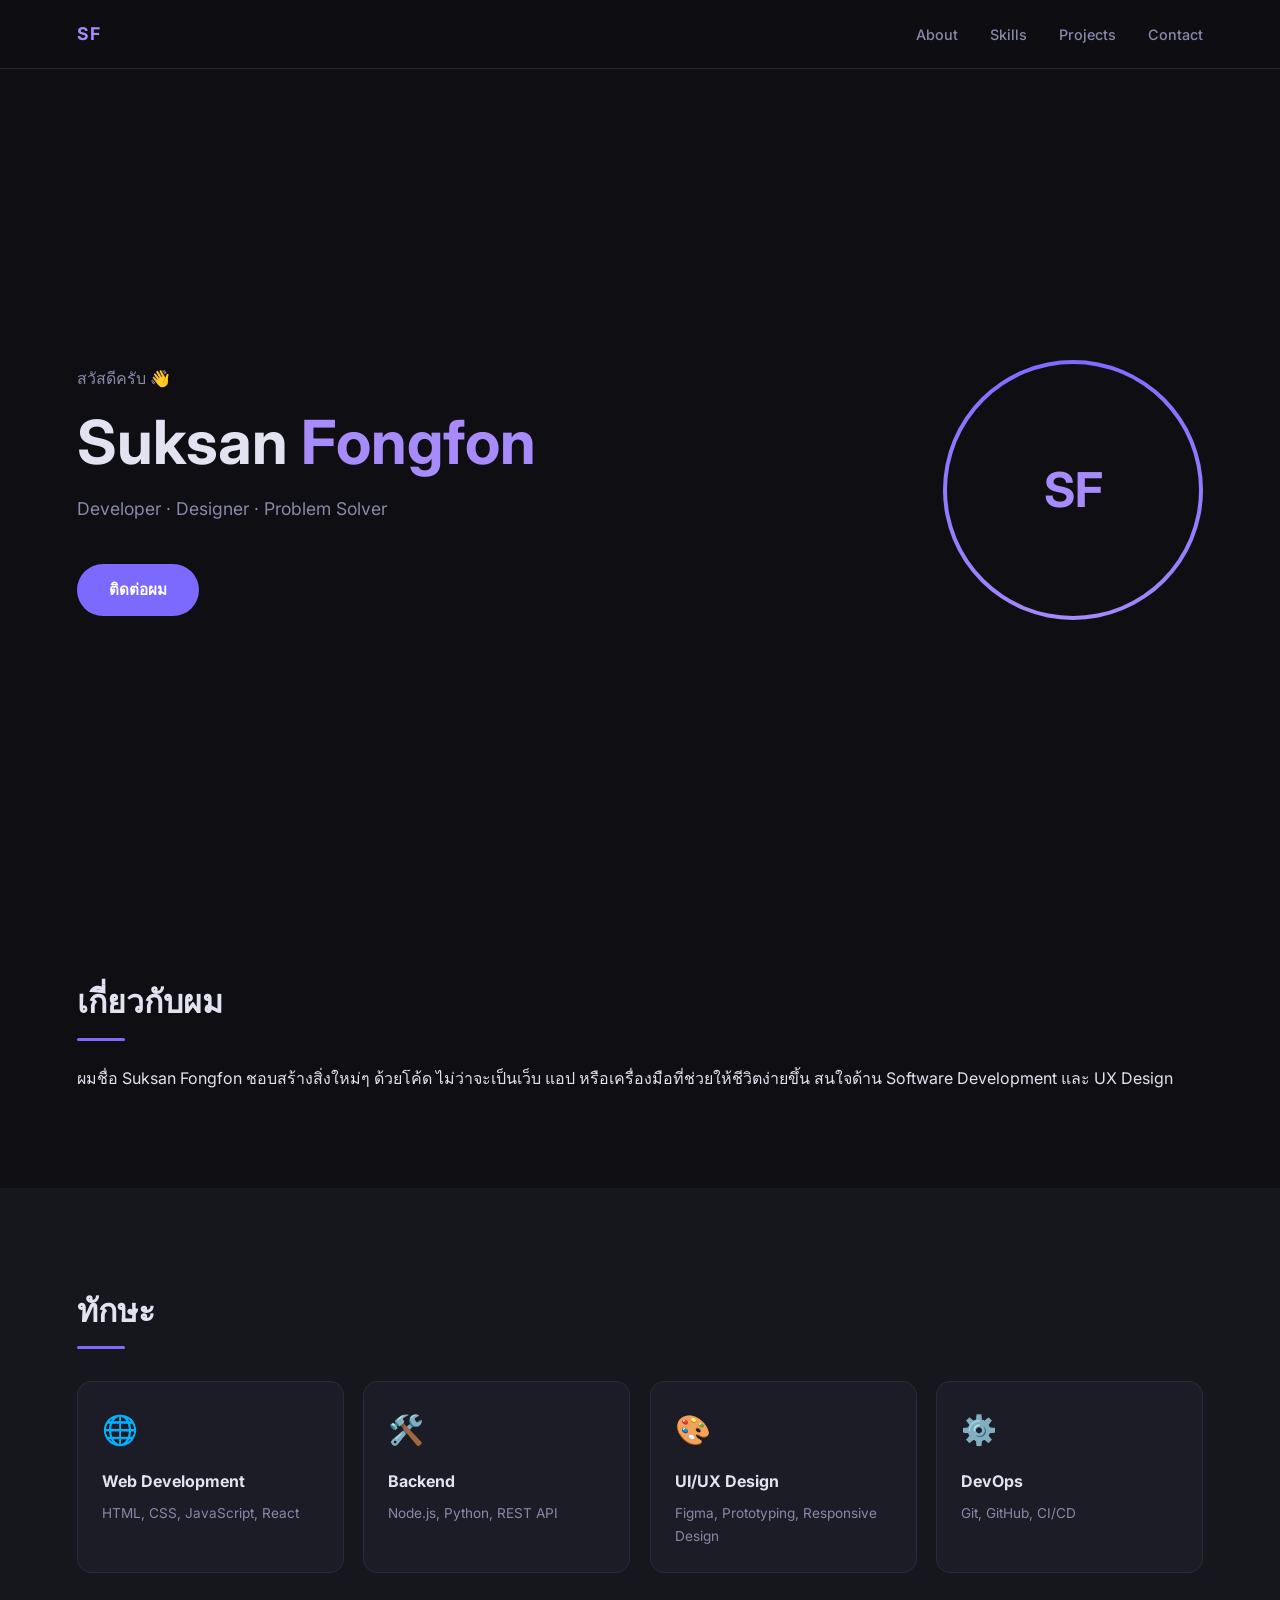
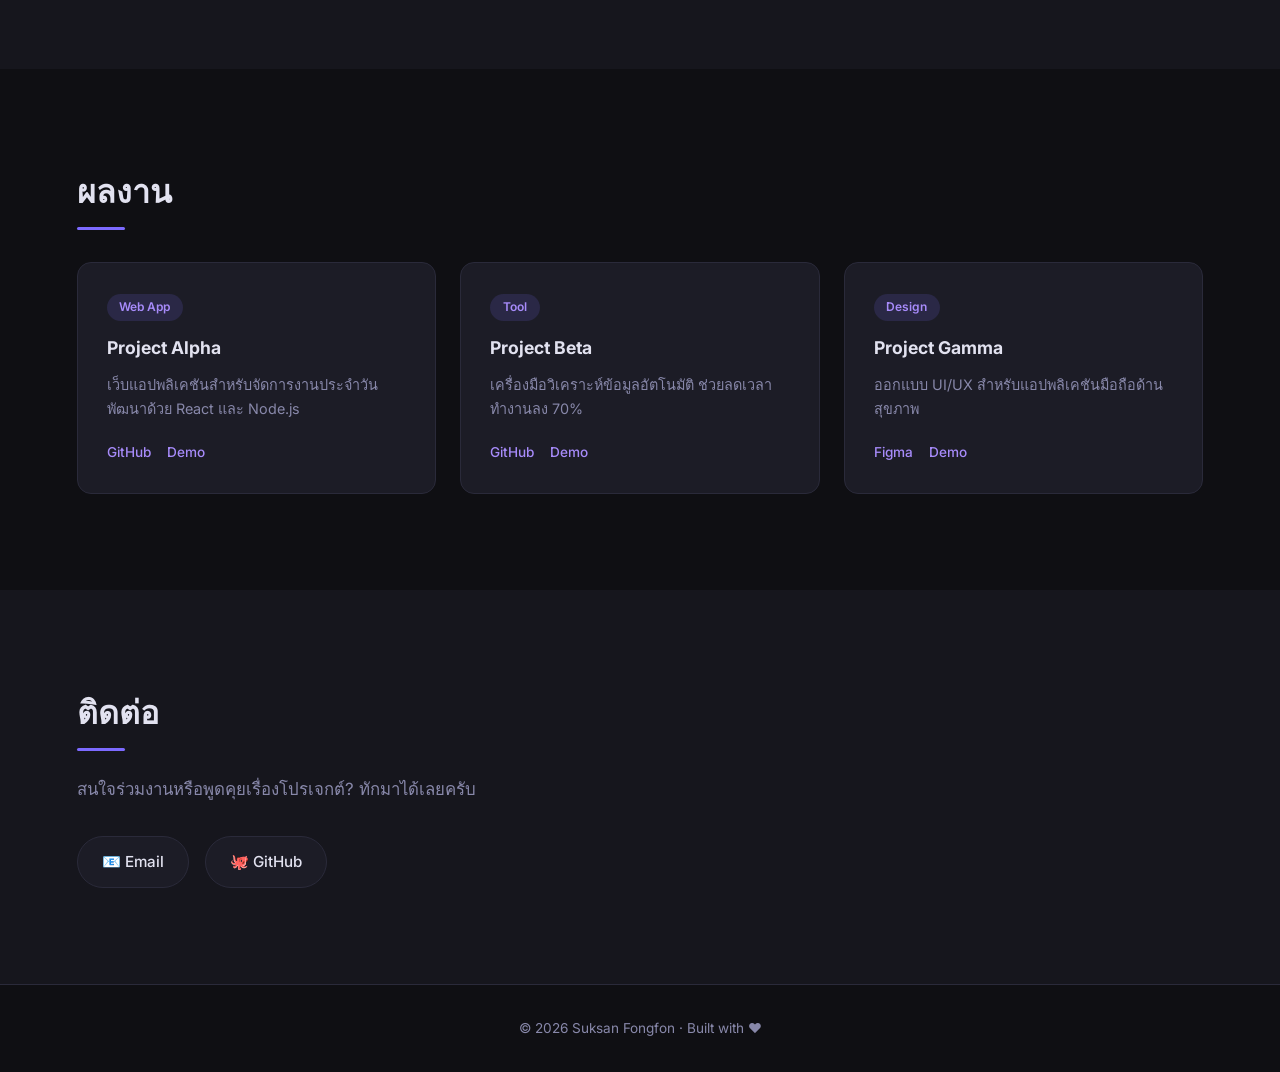
==== index.html @ 276a773e "Initial portfolio site" ====
<!DOCTYPE html>
<html lang="th">
<head>
  <meta charset="UTF-8" />
  <meta name="viewport" content="width=device-width, initial-scale=1.0" />
  <title>Suksan Fongfon — Portfolio</title>
  <link rel="preconnect" href="https://fonts.googleapis.com" />
  <link href="https://fonts.googleapis.com/css2?family=Inter:wght@400;500;600;700&display=swap" rel="stylesheet" />
  <link rel="stylesheet" href="style.css" />
</head>
<body>

  <!-- Nav -->
  <nav>
    <span class="logo">SF</span>
    <ul>
      <li><a href="#about">About</a></li>
      <li><a href="#skills">Skills</a></li>
      <li><a href="#projects">Projects</a></li>
      <li><a href="#contact">Contact</a></li>
    </ul>
  </nav>

  <!-- Hero -->
  <section class="hero">
    <div class="hero-content">
      <p class="greeting">สวัสดีครับ 👋</p>
      <h1>Suksan <span class="accent">Fongfon</span></h1>
      <p class="tagline">Developer · Designer · Problem Solver</p>
      <a href="#contact" class="btn">ติดต่อผม</a>
    </div>
    <div class="hero-art">
      <div class="avatar-ring">
        <div class="avatar">SF</div>
      </div>
    </div>
  </section>

  <!-- About -->
  <section id="about" class="section">
    <h2>เกี่ยวกับผม</h2>
    <p>ผมชื่อ Suksan Fongfon ชอบสร้างสิ่งใหม่ๆ ด้วยโค้ด ไม่ว่าจะเป็นเว็บ แอป หรือเครื่องมือที่ช่วยให้ชีวิตง่ายขึ้น สนใจด้าน Software Development และ UX Design</p>
  </section>

  <!-- Skills -->
  <section id="skills" class="section alt">
    <h2>ทักษะ</h2>
    <div class="skills-grid">
      <div class="skill-card">
        <span class="skill-icon">🌐</span>
        <h3>Web Development</h3>
        <p>HTML, CSS, JavaScript, React</p>
      </div>
      <div class="skill-card">
        <span class="skill-icon">🛠️</span>
        <h3>Backend</h3>
        <p>Node.js, Python, REST API</p>
      </div>
      <div class="skill-card">
        <span class="skill-icon">🎨</span>
        <h3>UI/UX Design</h3>
        <p>Figma, Prototyping, Responsive Design</p>
      </div>
      <div class="skill-card">
        <span class="skill-icon">⚙️</span>
        <h3>DevOps</h3>
        <p>Git, GitHub, CI/CD</p>
      </div>
    </div>
  </section>

  <!-- Projects -->
  <section id="projects" class="section">
    <h2>ผลงาน</h2>
    <div class="projects-grid">
      <div class="project-card">
        <div class="project-tag">Web App</div>
        <h3>Project Alpha</h3>
        <p>เว็บแอปพลิเคชันสำหรับจัดการงานประจำวัน พัฒนาด้วย React และ Node.js</p>
        <div class="project-links">
          <a href="#">GitHub</a>
          <a href="#">Demo</a>
        </div>
      </div>
      <div class="project-card">
        <div class="project-tag">Tool</div>
        <h3>Project Beta</h3>
        <p>เครื่องมือวิเคราะห์ข้อมูลอัตโนมัติ ช่วยลดเวลาทำงานลง 70%</p>
        <div class="project-links">
          <a href="#">GitHub</a>
          <a href="#">Demo</a>
        </div>
      </div>
      <div class="project-card">
        <div class="project-tag">Design</div>
        <h3>Project Gamma</h3>
        <p>ออกแบบ UI/UX สำหรับแอปพลิเคชันมือถือด้านสุขภาพ</p>
        <div class="project-links">
          <a href="#">Figma</a>
          <a href="#">Demo</a>
        </div>
      </div>
    </div>
  </section>

  <!-- Contact -->
  <section id="contact" class="section alt">
    <h2>ติดต่อ</h2>
    <p>สนใจร่วมงานหรือพูดคุยเรื่องโปรเจกต์? ทักมาได้เลยครับ</p>
    <div class="contact-links">
      <a href="mailto:suksan.cmu@gmail.com" class="contact-btn">📧 Email</a>
      <a href="https://github.com/suksanfongfon" class="contact-btn">🐙 GitHub</a>
    </div>
  </section>

  <footer>
    <p>© 2026 Suksan Fongfon · Built with ❤️</p>
  </footer>

</body>
</html>
---- style.css ----
*, *::before, *::after { box-sizing: border-box; margin: 0; padding: 0; }

:root {
  --bg: #0f0f13;
  --bg-alt: #16161d;
  --accent: #7c6aff;
  --accent2: #a78bfa;
  --text: #e2e2f0;
  --muted: #8888aa;
  --card: #1c1c26;
  --border: #2a2a3a;
  --radius: 14px;
}

html { scroll-behavior: smooth; }

body {
  font-family: 'Inter', sans-serif;
  background: var(--bg);
  color: var(--text);
  line-height: 1.7;
}

/* Nav */
nav {
  display: flex;
  align-items: center;
  justify-content: space-between;
  padding: 1.2rem 6%;
  position: sticky;
  top: 0;
  background: rgba(15,15,19,0.85);
  backdrop-filter: blur(12px);
  border-bottom: 1px solid var(--border);
  z-index: 100;
}

.logo {
  font-weight: 700;
  font-size: 1.1rem;
  color: var(--accent2);
  letter-spacing: 1px;
}

nav ul { display: flex; gap: 2rem; list-style: none; }
nav a { color: var(--muted); text-decoration: none; font-size: 0.9rem; font-weight: 500; transition: color 0.2s; }
nav a:hover { color: var(--text); }

/* Hero */
.hero {
  display: flex;
  align-items: center;
  justify-content: space-between;
  gap: 3rem;
  padding: 7rem 6% 5rem;
  min-height: 90vh;
}

.hero-content { max-width: 540px; }

.greeting {
  font-size: 1rem;
  color: var(--muted);
  margin-bottom: 1rem;
}

h1 {
  font-size: clamp(2.4rem, 5vw, 3.8rem);
  font-weight: 700;
  line-height: 1.15;
  margin-bottom: 1rem;
}

.accent { color: var(--accent2); }

.tagline {
  font-size: 1.1rem;
  color: var(--muted);
  margin-bottom: 2.5rem;
}

.btn {
  display: inline-block;
  background: var(--accent);
  color: #fff;
  padding: 0.8rem 2rem;
  border-radius: 50px;
  text-decoration: none;
  font-weight: 600;
  font-size: 0.95rem;
  transition: opacity 0.2s, transform 0.2s;
}

.btn:hover { opacity: 0.85; transform: translateY(-2px); }

/* Avatar */
.avatar-ring {
  width: 260px;
  height: 260px;
  border-radius: 50%;
  background: conic-gradient(var(--accent), var(--accent2), var(--accent));
  padding: 4px;
  animation: spin 6s linear infinite;
  flex-shrink: 0;
}

.avatar {
  width: 100%;
  height: 100%;
  border-radius: 50%;
  background: var(--bg);
  display: flex;
  align-items: center;
  justify-content: center;
  font-size: 3rem;
  font-weight: 700;
  color: var(--accent2);
}

@keyframes spin { to { transform: rotate(360deg); } }

/* Sections */
.section { padding: 6rem 6%; }
.section.alt { background: var(--bg-alt); }

h2 {
  font-size: 2rem;
  font-weight: 700;
  margin-bottom: 1.5rem;
}

h2::after {
  content: '';
  display: block;
  width: 48px;
  height: 3px;
  background: var(--accent);
  border-radius: 2px;
  margin-top: 0.5rem;
}

/* Skills */
.skills-grid {
  display: grid;
  grid-template-columns: repeat(auto-fit, minmax(200px, 1fr));
  gap: 1.2rem;
  margin-top: 2rem;
}

.skill-card {
  background: var(--card);
  border: 1px solid var(--border);
  border-radius: var(--radius);
  padding: 1.5rem;
  transition: transform 0.2s, border-color 0.2s;
}

.skill-card:hover { transform: translateY(-4px); border-color: var(--accent); }

.skill-icon { font-size: 1.8rem; display: block; margin-bottom: 0.8rem; }

.skill-card h3 { font-size: 1rem; margin-bottom: 0.4rem; }
.skill-card p { font-size: 0.85rem; color: var(--muted); }

/* Projects */
.projects-grid {
  display: grid;
  grid-template-columns: repeat(auto-fit, minmax(260px, 1fr));
  gap: 1.5rem;
  margin-top: 2rem;
}

.project-card {
  background: var(--card);
  border: 1px solid var(--border);
  border-radius: var(--radius);
  padding: 1.8rem;
  transition: transform 0.2s, border-color 0.2s;
}

.project-card:hover { transform: translateY(-4px); border-color: var(--accent2); }

.project-tag {
  display: inline-block;
  font-size: 0.75rem;
  background: rgba(124,106,255,0.15);
  color: var(--accent2);
  border-radius: 50px;
  padding: 0.2rem 0.8rem;
  margin-bottom: 0.8rem;
  font-weight: 600;
}

.project-card h3 { font-size: 1.1rem; margin-bottom: 0.6rem; }
.project-card p { font-size: 0.9rem; color: var(--muted); margin-bottom: 1.2rem; }

.project-links { display: flex; gap: 1rem; }
.project-links a {
  font-size: 0.85rem;
  color: var(--accent2);
  text-decoration: none;
  font-weight: 500;
}
.project-links a:hover { text-decoration: underline; }

/* Contact */
#contact p { color: var(--muted); margin-bottom: 2rem; font-size: 1.05rem; }

.contact-links { display: flex; gap: 1rem; flex-wrap: wrap; }

.contact-btn {
  display: inline-block;
  background: var(--card);
  border: 1px solid var(--border);
  color: var(--text);
  padding: 0.75rem 1.5rem;
  border-radius: 50px;
  text-decoration: none;
  font-weight: 500;
  font-size: 0.95rem;
  transition: border-color 0.2s, transform 0.2s;
}

.contact-btn:hover { border-color: var(--accent2); transform: translateY(-2px); }

/* Footer */
footer {
  text-align: center;
  padding: 2rem;
  font-size: 0.85rem;
  color: var(--muted);
  border-top: 1px solid var(--border);
}

/* Responsive */
@media (max-width: 768px) {
  .hero { flex-direction: column; padding-top: 5rem; text-align: center; min-height: auto; }
  .avatar-ring { width: 180px; height: 180px; }
  nav ul { gap: 1.2rem; }
}
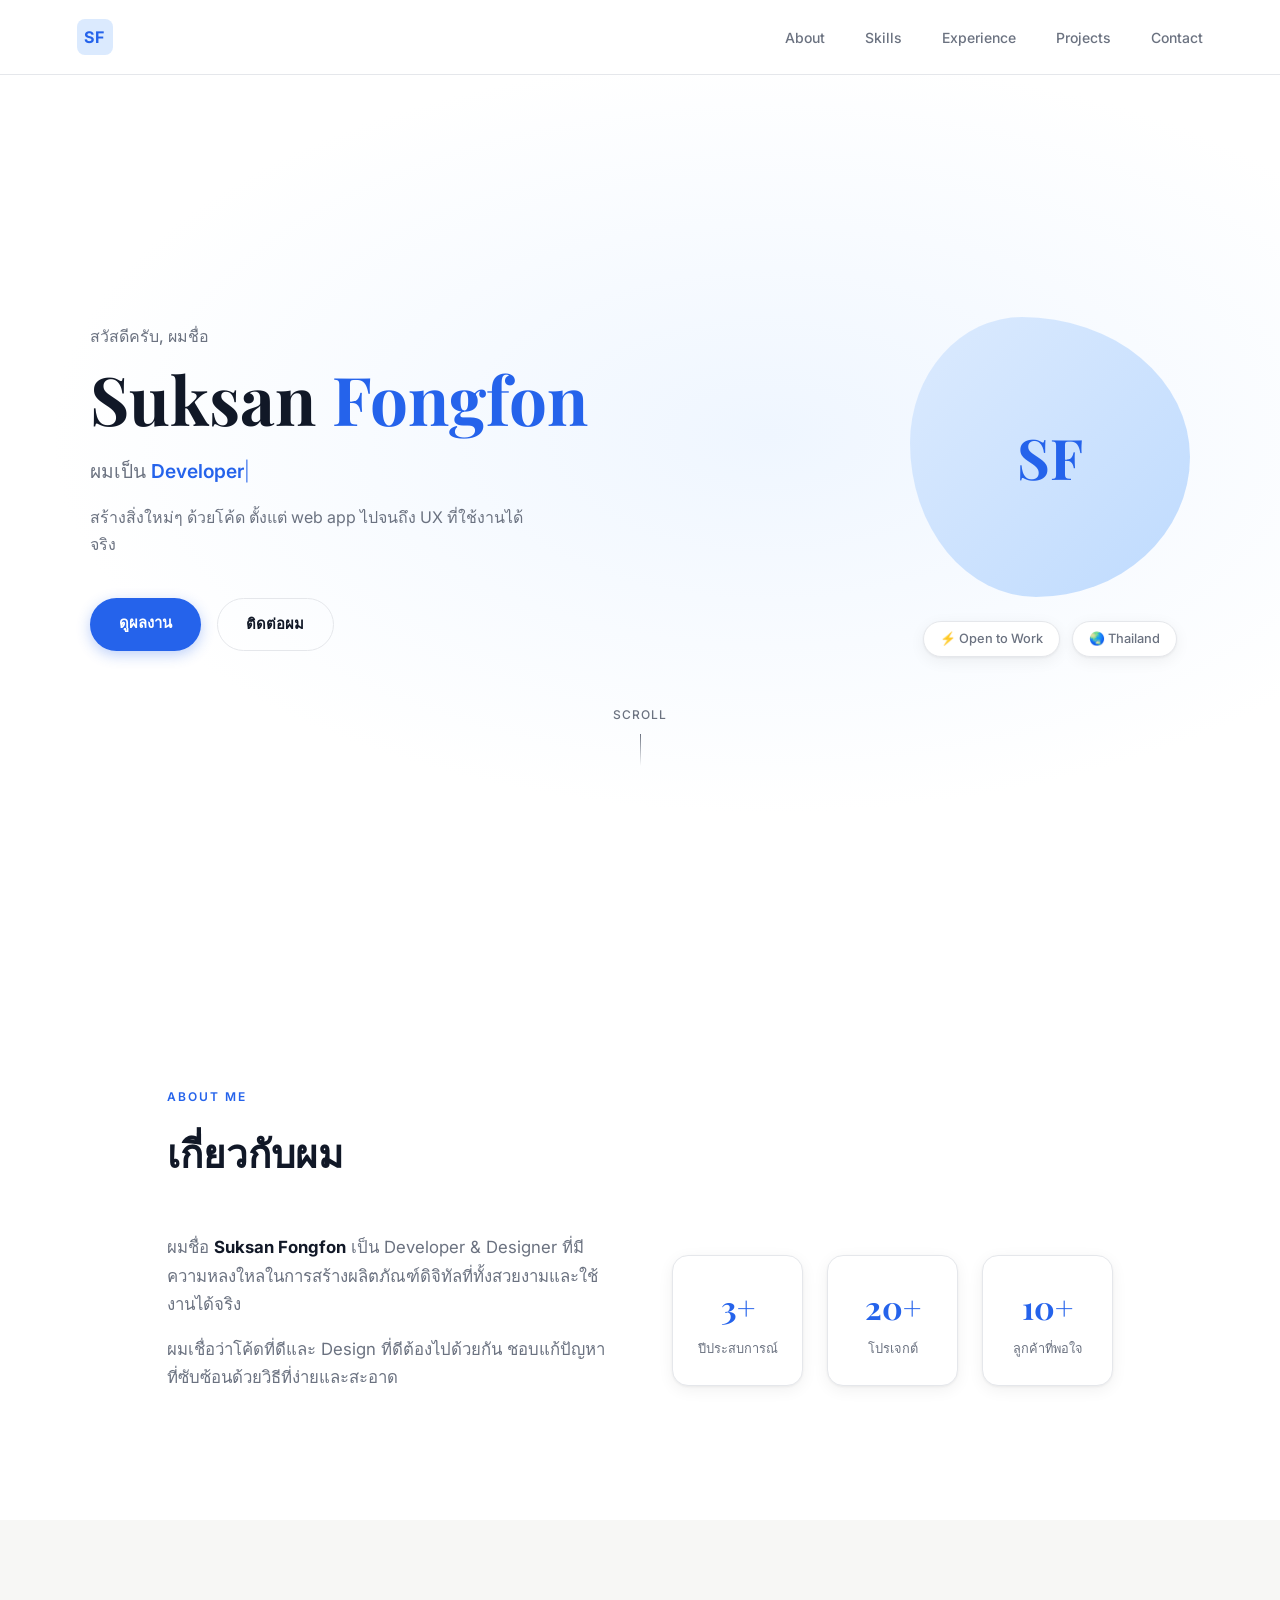
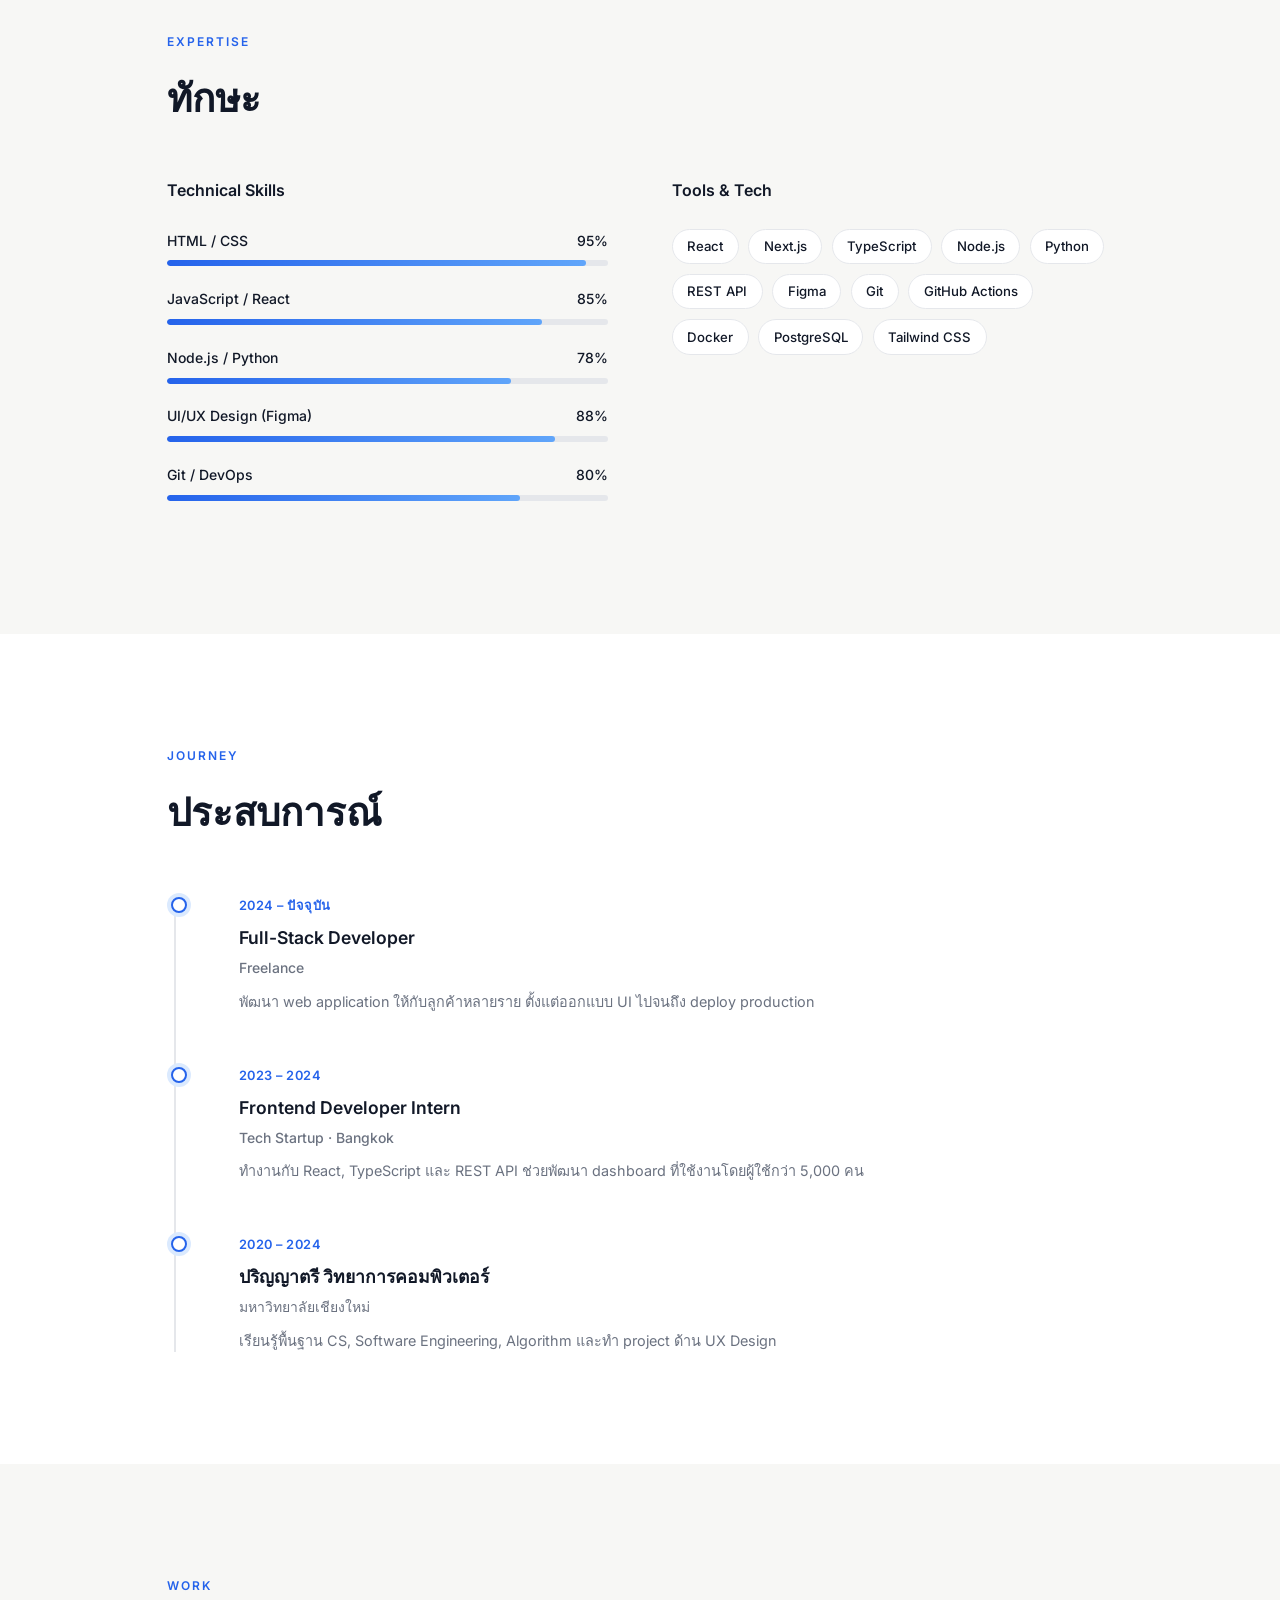
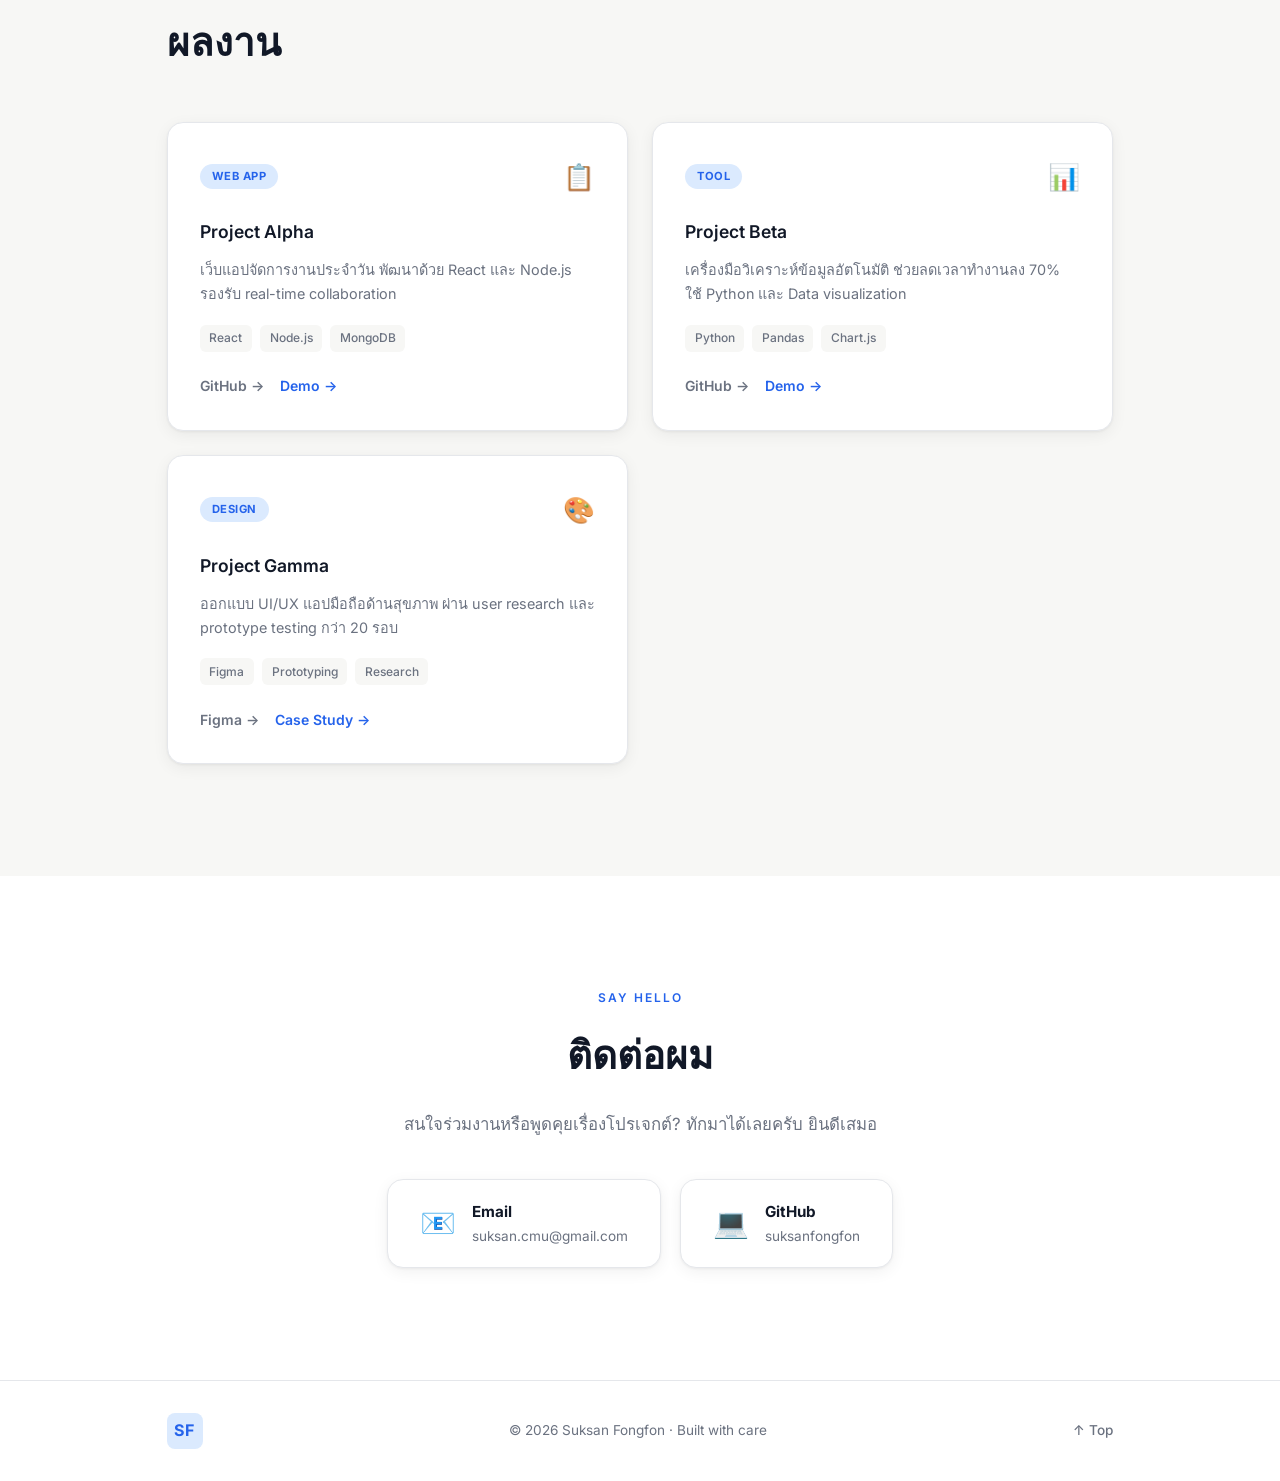
==== commit 1f4683f4: "Redesign portfolio as Minimal Light landing page - New clean light theme with blue accent and Playfa" ====
--- a/index.html
+++ b/index.html
@@ -5,117 +5,261 @@
   <meta name="viewport" content="width=device-width, initial-scale=1.0" />
   <title>Suksan Fongfon — Portfolio</title>
   <link rel="preconnect" href="https://fonts.googleapis.com" />
-  <link href="https://fonts.googleapis.com/css2?family=Inter:wght@400;500;600;700&display=swap" rel="stylesheet" />
+  <link href="https://fonts.googleapis.com/css2?family=Inter:wght@300;400;500;600;700&family=Playfair+Display:wght@700&display=swap" rel="stylesheet" />
   <link rel="stylesheet" href="style.css" />
 </head>
 <body>
 
   <!-- Nav -->
-  <nav>
+  <nav id="navbar">
     <span class="logo">SF</span>
     <ul>
       <li><a href="#about">About</a></li>
       <li><a href="#skills">Skills</a></li>
+      <li><a href="#experience">Experience</a></li>
       <li><a href="#projects">Projects</a></li>
       <li><a href="#contact">Contact</a></li>
     </ul>
+    <button class="menu-toggle" id="menuToggle" aria-label="Toggle menu">
+      <span></span><span></span><span></span>
+    </button>
   </nav>
 
   <!-- Hero -->
   <section class="hero">
-    <div class="hero-content">
-      <p class="greeting">สวัสดีครับ 👋</p>
-      <h1>Suksan <span class="accent">Fongfon</span></h1>
-      <p class="tagline">Developer · Designer · Problem Solver</p>
-      <a href="#contact" class="btn">ติดต่อผม</a>
-    </div>
-    <div class="hero-art">
-      <div class="avatar-ring">
-        <div class="avatar">SF</div>
-      </div>
-    </div>
+    <div class="hero-inner">
+      <div class="hero-content fade-in">
+        <p class="greeting">สวัสดีครับ, ผมชื่อ</p>
+        <h1 class="hero-name">Suksan <span class="accent">Fongfon</span></h1>
+        <p class="tagline">
+          ผมเป็น <span class="typed-text" id="typedText"></span><span class="cursor">|</span>
+        </p>
+        <p class="hero-desc">สร้างสิ่งใหม่ๆ ด้วยโค้ด ตั้งแต่ web app ไปจนถึง UX ที่ใช้งานได้จริง</p>
+        <div class="hero-actions">
+          <a href="#projects" class="btn btn-primary">ดูผลงาน</a>
+          <a href="#contact" class="btn btn-secondary">ติดต่อผม</a>
+        </div>
+      </div>
+      <div class="hero-visual fade-in delay-2">
+        <div class="avatar-wrap">
+          <div class="avatar-bg"></div>
+          <div class="avatar">SF</div>
+        </div>
+        <div class="hero-badges">
+          <div class="badge">⚡ Open to Work</div>
+          <div class="badge">🌏 Thailand</div>
+        </div>
+      </div>
+    </div>
+    <a href="#about" class="scroll-hint">
+      <span>Scroll</span>
+      <div class="scroll-arrow"></div>
+    </a>
   </section>
 
   <!-- About -->
   <section id="about" class="section">
-    <h2>เกี่ยวกับผม</h2>
-    <p>ผมชื่อ Suksan Fongfon ชอบสร้างสิ่งใหม่ๆ ด้วยโค้ด ไม่ว่าจะเป็นเว็บ แอป หรือเครื่องมือที่ช่วยให้ชีวิตง่ายขึ้น สนใจด้าน Software Development และ UX Design</p>
+    <div class="container">
+      <div class="section-label reveal">About Me</div>
+      <h2 class="reveal">เกี่ยวกับผม</h2>
+      <div class="about-grid">
+        <div class="about-text reveal">
+          <p>ผมชื่อ <strong>Suksan Fongfon</strong> เป็น Developer & Designer ที่มีความหลงใหลในการสร้างผลิตภัณฑ์ดิจิทัลที่ทั้งสวยงามและใช้งานได้จริง</p>
+          <p>ผมเชื่อว่าโค้ดที่ดีและ Design ที่ดีต้องไปด้วยกัน ชอบแก้ปัญหาที่ซับซ้อนด้วยวิธีที่ง่ายและสะอาด</p>
+        </div>
+        <div class="about-stats reveal delay-1">
+          <div class="stat">
+            <span class="stat-num">3+</span>
+            <span class="stat-label">ปีประสบการณ์</span>
+          </div>
+          <div class="stat">
+            <span class="stat-num">20+</span>
+            <span class="stat-label">โปรเจกต์</span>
+          </div>
+          <div class="stat">
+            <span class="stat-num">10+</span>
+            <span class="stat-label">ลูกค้าที่พอใจ</span>
+          </div>
+        </div>
+      </div>
+    </div>
   </section>
 
   <!-- Skills -->
   <section id="skills" class="section alt">
-    <h2>ทักษะ</h2>
-    <div class="skills-grid">
-      <div class="skill-card">
-        <span class="skill-icon">🌐</span>
-        <h3>Web Development</h3>
-        <p>HTML, CSS, JavaScript, React</p>
-      </div>
-      <div class="skill-card">
-        <span class="skill-icon">🛠️</span>
-        <h3>Backend</h3>
-        <p>Node.js, Python, REST API</p>
-      </div>
-      <div class="skill-card">
-        <span class="skill-icon">🎨</span>
-        <h3>UI/UX Design</h3>
-        <p>Figma, Prototyping, Responsive Design</p>
-      </div>
-      <div class="skill-card">
-        <span class="skill-icon">⚙️</span>
-        <h3>DevOps</h3>
-        <p>Git, GitHub, CI/CD</p>
+    <div class="container">
+      <div class="section-label reveal">Expertise</div>
+      <h2 class="reveal">ทักษะ</h2>
+      <div class="skills-layout">
+        <div class="skills-bars reveal">
+          <h3>Technical Skills</h3>
+          <div class="skill-bar-item">
+            <div class="skill-bar-header"><span>HTML / CSS</span><span>95%</span></div>
+            <div class="bar-track"><div class="bar-fill" data-width="95"></div></div>
+          </div>
+          <div class="skill-bar-item">
+            <div class="skill-bar-header"><span>JavaScript / React</span><span>85%</span></div>
+            <div class="bar-track"><div class="bar-fill" data-width="85"></div></div>
+          </div>
+          <div class="skill-bar-item">
+            <div class="skill-bar-header"><span>Node.js / Python</span><span>78%</span></div>
+            <div class="bar-track"><div class="bar-fill" data-width="78"></div></div>
+          </div>
+          <div class="skill-bar-item">
+            <div class="skill-bar-header"><span>UI/UX Design (Figma)</span><span>88%</span></div>
+            <div class="bar-track"><div class="bar-fill" data-width="88"></div></div>
+          </div>
+          <div class="skill-bar-item">
+            <div class="skill-bar-header"><span>Git / DevOps</span><span>80%</span></div>
+            <div class="bar-track"><div class="bar-fill" data-width="80"></div></div>
+          </div>
+        </div>
+        <div class="skills-tags reveal delay-1">
+          <h3>Tools & Tech</h3>
+          <div class="tag-cloud">
+            <span class="tag">React</span>
+            <span class="tag">Next.js</span>
+            <span class="tag">TypeScript</span>
+            <span class="tag">Node.js</span>
+            <span class="tag">Python</span>
+            <span class="tag">REST API</span>
+            <span class="tag">Figma</span>
+            <span class="tag">Git</span>
+            <span class="tag">GitHub Actions</span>
+            <span class="tag">Docker</span>
+            <span class="tag">PostgreSQL</span>
+            <span class="tag">Tailwind CSS</span>
+          </div>
+        </div>
+      </div>
+    </div>
+  </section>
+
+  <!-- Experience / Timeline -->
+  <section id="experience" class="section">
+    <div class="container">
+      <div class="section-label reveal">Journey</div>
+      <h2 class="reveal">ประสบการณ์</h2>
+      <div class="timeline">
+        <div class="timeline-item reveal">
+          <div class="timeline-dot"></div>
+          <div class="timeline-content">
+            <span class="timeline-date">2024 – ปัจจุบัน</span>
+            <h3>Full-Stack Developer</h3>
+            <p class="timeline-company">Freelance</p>
+            <p>พัฒนา web application ให้กับลูกค้าหลายราย ตั้งแต่ออกแบบ UI ไปจนถึง deploy production</p>
+          </div>
+        </div>
+        <div class="timeline-item reveal delay-1">
+          <div class="timeline-dot"></div>
+          <div class="timeline-content">
+            <span class="timeline-date">2023 – 2024</span>
+            <h3>Frontend Developer Intern</h3>
+            <p class="timeline-company">Tech Startup · Bangkok</p>
+            <p>ทำงานกับ React, TypeScript และ REST API ช่วยพัฒนา dashboard ที่ใช้งานโดยผู้ใช้กว่า 5,000 คน</p>
+          </div>
+        </div>
+        <div class="timeline-item reveal delay-2">
+          <div class="timeline-dot"></div>
+          <div class="timeline-content">
+            <span class="timeline-date">2020 – 2024</span>
+            <h3>ปริญญาตรี วิทยาการคอมพิวเตอร์</h3>
+            <p class="timeline-company">มหาวิทยาลัยเชียงใหม่</p>
+            <p>เรียนรู้พื้นฐาน CS, Software Engineering, Algorithm และทำ project ด้าน UX Design</p>
+          </div>
+        </div>
       </div>
     </div>
   </section>
 
   <!-- Projects -->
-  <section id="projects" class="section">
-    <h2>ผลงาน</h2>
-    <div class="projects-grid">
-      <div class="project-card">
-        <div class="project-tag">Web App</div>
-        <h3>Project Alpha</h3>
-        <p>เว็บแอปพลิเคชันสำหรับจัดการงานประจำวัน พัฒนาด้วย React และ Node.js</p>
-        <div class="project-links">
-          <a href="#">GitHub</a>
-          <a href="#">Demo</a>
-        </div>
-      </div>
-      <div class="project-card">
-        <div class="project-tag">Tool</div>
-        <h3>Project Beta</h3>
-        <p>เครื่องมือวิเคราะห์ข้อมูลอัตโนมัติ ช่วยลดเวลาทำงานลง 70%</p>
-        <div class="project-links">
-          <a href="#">GitHub</a>
-          <a href="#">Demo</a>
-        </div>
-      </div>
-      <div class="project-card">
-        <div class="project-tag">Design</div>
-        <h3>Project Gamma</h3>
-        <p>ออกแบบ UI/UX สำหรับแอปพลิเคชันมือถือด้านสุขภาพ</p>
-        <div class="project-links">
-          <a href="#">Figma</a>
-          <a href="#">Demo</a>
+  <section id="projects" class="section alt">
+    <div class="container">
+      <div class="section-label reveal">Work</div>
+      <h2 class="reveal">ผลงาน</h2>
+      <div class="projects-grid">
+        <div class="project-card reveal">
+          <div class="project-header">
+            <span class="project-tag">Web App</span>
+            <div class="project-icon">📋</div>
+          </div>
+          <h3>Project Alpha</h3>
+          <p>เว็บแอปจัดการงานประจำวัน พัฒนาด้วย React และ Node.js รองรับ real-time collaboration</p>
+          <div class="project-stack">
+            <span>React</span><span>Node.js</span><span>MongoDB</span>
+          </div>
+          <div class="project-links">
+            <a href="#" class="link-btn">GitHub →</a>
+            <a href="#" class="link-btn accent">Demo →</a>
+          </div>
+        </div>
+        <div class="project-card reveal delay-1">
+          <div class="project-header">
+            <span class="project-tag">Tool</span>
+            <div class="project-icon">📊</div>
+          </div>
+          <h3>Project Beta</h3>
+          <p>เครื่องมือวิเคราะห์ข้อมูลอัตโนมัติ ช่วยลดเวลาทำงานลง 70% ใช้ Python และ Data visualization</p>
+          <div class="project-stack">
+            <span>Python</span><span>Pandas</span><span>Chart.js</span>
+          </div>
+          <div class="project-links">
+            <a href="#" class="link-btn">GitHub →</a>
+            <a href="#" class="link-btn accent">Demo →</a>
+          </div>
+        </div>
+        <div class="project-card reveal delay-2">
+          <div class="project-header">
+            <span class="project-tag">Design</span>
+            <div class="project-icon">🎨</div>
+          </div>
+          <h3>Project Gamma</h3>
+          <p>ออกแบบ UI/UX แอปมือถือด้านสุขภาพ ผ่าน user research และ prototype testing กว่า 20 รอบ</p>
+          <div class="project-stack">
+            <span>Figma</span><span>Prototyping</span><span>Research</span>
+          </div>
+          <div class="project-links">
+            <a href="#" class="link-btn">Figma →</a>
+            <a href="#" class="link-btn accent">Case Study →</a>
+          </div>
         </div>
       </div>
     </div>
   </section>
 
   <!-- Contact -->
-  <section id="contact" class="section alt">
-    <h2>ติดต่อ</h2>
-    <p>สนใจร่วมงานหรือพูดคุยเรื่องโปรเจกต์? ทักมาได้เลยครับ</p>
-    <div class="contact-links">
-      <a href="mailto:suksan.cmu@gmail.com" class="contact-btn">📧 Email</a>
-      <a href="https://github.com/suksanfongfon" class="contact-btn">🐙 GitHub</a>
+  <section id="contact" class="section">
+    <div class="container contact-wrap">
+      <div class="section-label reveal">Say Hello</div>
+      <h2 class="reveal">ติดต่อผม</h2>
+      <p class="contact-sub reveal">สนใจร่วมงานหรือพูดคุยเรื่องโปรเจกต์? ทักมาได้เลยครับ ยินดีเสมอ</p>
+      <div class="contact-links reveal">
+        <a href="mailto:suksan.cmu@gmail.com" class="contact-card">
+          <span class="contact-icon">📧</span>
+          <div>
+            <strong>Email</strong>
+            <p>suksan.cmu@gmail.com</p>
+          </div>
+        </a>
+        <a href="https://github.com/suksanfongfon" class="contact-card">
+          <span class="contact-icon">💻</span>
+          <div>
+            <strong>GitHub</strong>
+            <p>suksanfongfon</p>
+          </div>
+        </a>
+      </div>
     </div>
   </section>
 
   <footer>
-    <p>© 2026 Suksan Fongfon · Built with ❤️</p>
+    <div class="container footer-inner">
+      <span class="logo">SF</span>
+      <p>© 2026 Suksan Fongfon · Built with care</p>
+      <a href="#" class="back-top">↑ Top</a>
+    </div>
   </footer>
 
+  <script src="main.js"></script>
 </body>
 </html>
--- a/style.css
+++ b/style.css
@@ -1,15 +1,17 @@
 *, *::before, *::after { box-sizing: border-box; margin: 0; padding: 0; }
 
 :root {
-  --bg: #0f0f13;
-  --bg-alt: #16161d;
-  --accent: #7c6aff;
-  --accent2: #a78bfa;
-  --text: #e2e2f0;
-  --muted: #8888aa;
-  --card: #1c1c26;
-  --border: #2a2a3a;
-  --radius: 14px;
+  --bg: #ffffff;
+  --bg-alt: #f7f7f5;
+  --accent: #2563eb;
+  --accent-light: #dbeafe;
+  --text: #111827;
+  --muted: #6b7280;
+  --border: #e5e7eb;
+  --card: #ffffff;
+  --radius: 16px;
+  --shadow: 0 1px 3px rgba(0,0,0,0.06), 0 4px 16px rgba(0,0,0,0.06);
+  --shadow-hover: 0 4px 6px rgba(0,0,0,0.07), 0 10px 40px rgba(0,0,0,0.1);
 }
 
 html { scroll-behavior: smooth; }
@@ -19,9 +21,17 @@
   background: var(--bg);
   color: var(--text);
   line-height: 1.7;
-}
-
-/* Nav */
+  -webkit-font-smoothing: antialiased;
+}
+
+/* ── Container ── */
+.container {
+  max-width: 1100px;
+  margin: 0 auto;
+  padding: 0 6%;
+}
+
+/* ── Nav ── */
 nav {
   display: flex;
   align-items: center;
@@ -29,212 +39,545 @@
   padding: 1.2rem 6%;
   position: sticky;
   top: 0;
-  background: rgba(15,15,19,0.85);
+  background: rgba(255,255,255,0.9);
   backdrop-filter: blur(12px);
   border-bottom: 1px solid var(--border);
   z-index: 100;
-}
+  transition: box-shadow 0.3s;
+}
+
+nav.scrolled { box-shadow: var(--shadow); }
 
 .logo {
   font-weight: 700;
-  font-size: 1.1rem;
-  color: var(--accent2);
+  font-size: 1rem;
+  color: var(--accent);
   letter-spacing: 1px;
-}
-
-nav ul { display: flex; gap: 2rem; list-style: none; }
-nav a { color: var(--muted); text-decoration: none; font-size: 0.9rem; font-weight: 500; transition: color 0.2s; }
+  background: var(--accent-light);
+  width: 36px;
+  height: 36px;
+  border-radius: 8px;
+  display: flex;
+  align-items: center;
+  justify-content: center;
+}
+
+nav ul { display: flex; gap: 2.5rem; list-style: none; }
+nav a { color: var(--muted); text-decoration: none; font-size: 0.875rem; font-weight: 500; transition: color 0.2s; }
 nav a:hover { color: var(--text); }
 
-/* Hero */
+.menu-toggle { display: none; flex-direction: column; gap: 5px; background: none; border: none; cursor: pointer; padding: 4px; }
+.menu-toggle span { width: 22px; height: 2px; background: var(--text); border-radius: 2px; display: block; transition: 0.3s; }
+
+/* ── Hero ── */
 .hero {
+  min-height: 100vh;
+  display: flex;
+  flex-direction: column;
+  justify-content: center;
+  padding: 6rem 6% 4rem;
+  position: relative;
+  background: radial-gradient(ellipse 80% 60% at 60% 40%, #eff6ff 0%, transparent 70%);
+}
+
+.hero-inner {
+  max-width: 1100px;
+  margin: 0 auto;
+  width: 100%;
   display: flex;
   align-items: center;
   justify-content: space-between;
-  gap: 3rem;
-  padding: 7rem 6% 5rem;
-  min-height: 90vh;
-}
-
-.hero-content { max-width: 540px; }
+  gap: 4rem;
+}
+
+.hero-content { max-width: 560px; }
 
 .greeting {
   font-size: 1rem;
   color: var(--muted);
+  margin-bottom: 0.75rem;
+  font-weight: 500;
+}
+
+.hero-name {
+  font-family: 'Playfair Display', serif;
+  font-size: clamp(2.8rem, 5.5vw, 4.2rem);
+  font-weight: 700;
+  line-height: 1.1;
+  margin-bottom: 1.2rem;
+  color: var(--text);
+}
+
+.accent { color: var(--accent); }
+
+.tagline {
+  font-size: 1.2rem;
+  color: var(--muted);
   margin-bottom: 1rem;
-}
-
-h1 {
-  font-size: clamp(2.4rem, 5vw, 3.8rem);
-  font-weight: 700;
-  line-height: 1.15;
-  margin-bottom: 1rem;
-}
-
-.accent { color: var(--accent2); }
-
-.tagline {
-  font-size: 1.1rem;
+  min-height: 1.8rem;
+  font-weight: 400;
+}
+
+.typed-text { color: var(--accent); font-weight: 600; }
+.cursor {
+  display: inline-block;
+  color: var(--accent);
+  animation: blink 1s step-end infinite;
+  font-weight: 300;
+}
+@keyframes blink { 0%,100% { opacity: 1; } 50% { opacity: 0; } }
+
+.hero-desc {
+  font-size: 1rem;
   color: var(--muted);
   margin-bottom: 2.5rem;
-}
+  max-width: 440px;
+}
+
+.hero-actions { display: flex; gap: 1rem; flex-wrap: wrap; }
 
 .btn {
   display: inline-block;
+  padding: 0.8rem 1.8rem;
+  border-radius: 50px;
+  text-decoration: none;
+  font-weight: 600;
+  font-size: 0.925rem;
+  transition: transform 0.2s, box-shadow 0.2s, opacity 0.2s;
+}
+
+.btn-primary {
   background: var(--accent);
   color: #fff;
-  padding: 0.8rem 2rem;
+  box-shadow: 0 4px 14px rgba(37,99,235,0.3);
+}
+.btn-primary:hover { transform: translateY(-2px); box-shadow: 0 6px 20px rgba(37,99,235,0.4); }
+
+.btn-secondary {
+  background: transparent;
+  color: var(--text);
+  border: 1.5px solid var(--border);
+}
+.btn-secondary:hover { transform: translateY(-2px); border-color: var(--accent); color: var(--accent); }
+
+/* Avatar */
+.hero-visual { display: flex; flex-direction: column; align-items: center; gap: 1.5rem; flex-shrink: 0; }
+
+.avatar-wrap { position: relative; }
+
+.avatar-bg {
+  width: 280px;
+  height: 280px;
+  border-radius: 40% 60% 55% 45% / 45% 50% 50% 55%;
+  background: linear-gradient(135deg, var(--accent-light), #bfdbfe);
+  animation: morph 8s ease-in-out infinite;
+}
+
+@keyframes morph {
+  0%,100% { border-radius: 40% 60% 55% 45% / 45% 50% 50% 55%; }
+  25% { border-radius: 55% 45% 40% 60% / 55% 45% 55% 45%; }
+  50% { border-radius: 50% 50% 60% 40% / 40% 60% 45% 55%; }
+  75% { border-radius: 45% 55% 45% 55% / 60% 40% 60% 40%; }
+}
+
+.avatar {
+  position: absolute;
+  inset: 0;
+  display: flex;
+  align-items: center;
+  justify-content: center;
+  font-family: 'Playfair Display', serif;
+  font-size: 3.5rem;
+  font-weight: 700;
+  color: var(--accent);
+}
+
+.hero-badges { display: flex; gap: 0.75rem; flex-wrap: wrap; justify-content: center; }
+.badge {
+  background: var(--bg);
+  border: 1px solid var(--border);
   border-radius: 50px;
+  padding: 0.4rem 1rem;
+  font-size: 0.8rem;
+  color: var(--muted);
+  font-weight: 500;
+  box-shadow: var(--shadow);
+}
+
+/* Scroll hint */
+.scroll-hint {
+  display: flex;
+  flex-direction: column;
+  align-items: center;
+  gap: 0.5rem;
+  margin: 3rem auto 0;
   text-decoration: none;
-  font-weight: 600;
-  font-size: 0.95rem;
-  transition: opacity 0.2s, transform 0.2s;
-}
-
-.btn:hover { opacity: 0.85; transform: translateY(-2px); }
-
-/* Avatar */
-.avatar-ring {
-  width: 260px;
-  height: 260px;
-  border-radius: 50%;
-  background: conic-gradient(var(--accent), var(--accent2), var(--accent));
-  padding: 4px;
-  animation: spin 6s linear infinite;
-  flex-shrink: 0;
-}
-
-.avatar {
-  width: 100%;
-  height: 100%;
-  border-radius: 50%;
-  background: var(--bg);
-  display: flex;
-  align-items: center;
-  justify-content: center;
-  font-size: 3rem;
+  color: var(--muted);
+  font-size: 0.75rem;
+  font-weight: 500;
+  letter-spacing: 1px;
+  text-transform: uppercase;
+  animation: bounce 2s ease-in-out infinite;
+}
+
+.scroll-arrow {
+  width: 1px;
+  height: 32px;
+  background: linear-gradient(to bottom, var(--muted), transparent);
+}
+
+@keyframes bounce {
+  0%,100% { transform: translateY(0); }
+  50% { transform: translateY(6px); }
+}
+
+/* ── Sections ── */
+.section { padding: 7rem 0; }
+.section.alt { background: var(--bg-alt); }
+
+.section-label {
+  font-size: 0.75rem;
+  font-weight: 600;
+  letter-spacing: 2px;
+  text-transform: uppercase;
+  color: var(--accent);
+  margin-bottom: 0.75rem;
+}
+
+h2 {
+  font-family: 'Playfair Display', serif;
+  font-size: clamp(1.8rem, 3vw, 2.5rem);
   font-weight: 700;
-  color: var(--accent2);
-}
-
-@keyframes spin { to { transform: rotate(360deg); } }
-
-/* Sections */
-.section { padding: 6rem 6%; }
-.section.alt { background: var(--bg-alt); }
-
-h2 {
-  font-size: 2rem;
-  font-weight: 700;
-  margin-bottom: 1.5rem;
-}
-
-h2::after {
-  content: '';
-  display: block;
-  width: 48px;
-  height: 3px;
-  background: var(--accent);
-  border-radius: 2px;
-  margin-top: 0.5rem;
-}
-
-/* Skills */
-.skills-grid {
+  margin-bottom: 3rem;
+  color: var(--text);
+}
+
+/* ── About ── */
+.about-grid {
   display: grid;
-  grid-template-columns: repeat(auto-fit, minmax(200px, 1fr));
-  gap: 1.2rem;
-  margin-top: 2rem;
-}
-
-.skill-card {
+  grid-template-columns: 1fr 1fr;
+  gap: 4rem;
+  align-items: center;
+}
+
+.about-text p { color: var(--muted); margin-bottom: 1rem; font-size: 1.05rem; }
+.about-text strong { color: var(--text); }
+
+.about-stats { display: grid; grid-template-columns: repeat(3, 1fr); gap: 1.5rem; }
+
+.stat {
+  text-align: center;
+  padding: 1.5rem 1rem;
   background: var(--card);
   border: 1px solid var(--border);
   border-radius: var(--radius);
-  padding: 1.5rem;
-  transition: transform 0.2s, border-color 0.2s;
-}
-
-.skill-card:hover { transform: translateY(-4px); border-color: var(--accent); }
-
-.skill-icon { font-size: 1.8rem; display: block; margin-bottom: 0.8rem; }
-
-.skill-card h3 { font-size: 1rem; margin-bottom: 0.4rem; }
-.skill-card p { font-size: 0.85rem; color: var(--muted); }
-
-/* Projects */
+  box-shadow: var(--shadow);
+}
+
+.stat-num {
+  display: block;
+  font-family: 'Playfair Display', serif;
+  font-size: 2rem;
+  font-weight: 700;
+  color: var(--accent);
+}
+
+.stat-label { font-size: 0.8rem; color: var(--muted); font-weight: 500; }
+
+/* ── Skills ── */
+.skills-layout {
+  display: grid;
+  grid-template-columns: 1fr 1fr;
+  gap: 4rem;
+}
+
+.skills-bars h3, .skills-tags h3 {
+  font-size: 1rem;
+  font-weight: 600;
+  margin-bottom: 1.5rem;
+  color: var(--text);
+  font-family: 'Inter', sans-serif;
+}
+
+.skill-bar-item { margin-bottom: 1.3rem; }
+
+.skill-bar-header {
+  display: flex;
+  justify-content: space-between;
+  font-size: 0.875rem;
+  color: var(--text);
+  font-weight: 500;
+  margin-bottom: 0.5rem;
+}
+
+.bar-track {
+  height: 6px;
+  background: var(--border);
+  border-radius: 99px;
+  overflow: hidden;
+}
+
+.bar-fill {
+  height: 100%;
+  width: 0;
+  background: linear-gradient(90deg, var(--accent), #60a5fa);
+  border-radius: 99px;
+  transition: width 1.2s cubic-bezier(0.4, 0, 0.2, 1);
+}
+
+.tag-cloud { display: flex; flex-wrap: wrap; gap: 0.6rem; }
+
+.tag {
+  background: var(--bg);
+  border: 1px solid var(--border);
+  border-radius: 50px;
+  padding: 0.35rem 0.9rem;
+  font-size: 0.825rem;
+  color: var(--text);
+  font-weight: 500;
+  transition: border-color 0.2s, color 0.2s, background 0.2s;
+  cursor: default;
+}
+
+.tag:hover { border-color: var(--accent); color: var(--accent); background: var(--accent-light); }
+
+/* ── Timeline ── */
+.timeline { position: relative; padding-left: 2rem; }
+
+.timeline::before {
+  content: '';
+  position: absolute;
+  left: 7px;
+  top: 8px;
+  bottom: 0;
+  width: 2px;
+  background: var(--border);
+}
+
+.timeline-item {
+  position: relative;
+  padding-left: 2.5rem;
+  padding-bottom: 3rem;
+}
+
+.timeline-item:last-child { padding-bottom: 0; }
+
+.timeline-dot {
+  position: absolute;
+  left: -1.75rem;
+  top: 6px;
+  width: 16px;
+  height: 16px;
+  border-radius: 50%;
+  background: var(--bg);
+  border: 2px solid var(--accent);
+  box-shadow: 0 0 0 4px var(--accent-light);
+}
+
+.timeline-date {
+  font-size: 0.8rem;
+  font-weight: 600;
+  color: var(--accent);
+  letter-spacing: 0.5px;
+}
+
+.timeline-content h3 {
+  font-size: 1.1rem;
+  font-weight: 600;
+  color: var(--text);
+  margin: 0.3rem 0 0.2rem;
+  font-family: 'Inter', sans-serif;
+}
+
+.timeline-company {
+  font-size: 0.875rem;
+  color: var(--muted);
+  font-weight: 500;
+  margin-bottom: 0.6rem;
+}
+
+.timeline-content p:last-child {
+  font-size: 0.9rem;
+  color: var(--muted);
+  line-height: 1.6;
+}
+
+/* ── Projects ── */
 .projects-grid {
   display: grid;
-  grid-template-columns: repeat(auto-fit, minmax(260px, 1fr));
+  grid-template-columns: repeat(auto-fit, minmax(300px, 1fr));
   gap: 1.5rem;
-  margin-top: 2rem;
 }
 
 .project-card {
   background: var(--card);
   border: 1px solid var(--border);
   border-radius: var(--radius);
-  padding: 1.8rem;
-  transition: transform 0.2s, border-color 0.2s;
-}
-
-.project-card:hover { transform: translateY(-4px); border-color: var(--accent2); }
+  padding: 2rem;
+  box-shadow: var(--shadow);
+  transition: transform 0.25s, box-shadow 0.25s;
+}
+
+.project-card:hover { transform: translateY(-6px); box-shadow: var(--shadow-hover); }
+
+.project-header {
+  display: flex;
+  justify-content: space-between;
+  align-items: center;
+  margin-bottom: 1.2rem;
+}
 
 .project-tag {
   display: inline-block;
+  font-size: 0.7rem;
+  background: var(--accent-light);
+  color: var(--accent);
+  border-radius: 50px;
+  padding: 0.2rem 0.75rem;
+  font-weight: 700;
+  letter-spacing: 0.5px;
+  text-transform: uppercase;
+}
+
+.project-icon { font-size: 1.6rem; }
+
+.project-card h3 {
+  font-size: 1.1rem;
+  font-weight: 600;
+  color: var(--text);
+  margin-bottom: 0.7rem;
+  font-family: 'Inter', sans-serif;
+}
+
+.project-card > p { font-size: 0.9rem; color: var(--muted); margin-bottom: 1.2rem; line-height: 1.65; }
+
+.project-stack { display: flex; gap: 0.5rem; flex-wrap: wrap; margin-bottom: 1.4rem; }
+.project-stack span {
   font-size: 0.75rem;
-  background: rgba(124,106,255,0.15);
-  color: var(--accent2);
-  border-radius: 50px;
-  padding: 0.2rem 0.8rem;
-  margin-bottom: 0.8rem;
-  font-weight: 600;
-}
-
-.project-card h3 { font-size: 1.1rem; margin-bottom: 0.6rem; }
-.project-card p { font-size: 0.9rem; color: var(--muted); margin-bottom: 1.2rem; }
+  background: var(--bg-alt);
+  color: var(--muted);
+  padding: 0.2rem 0.6rem;
+  border-radius: 6px;
+  font-weight: 500;
+}
 
 .project-links { display: flex; gap: 1rem; }
-.project-links a {
-  font-size: 0.85rem;
-  color: var(--accent2);
+.link-btn {
+  font-size: 0.875rem;
+  color: var(--muted);
   text-decoration: none;
-  font-weight: 500;
-}
-.project-links a:hover { text-decoration: underline; }
-
-/* Contact */
-#contact p { color: var(--muted); margin-bottom: 2rem; font-size: 1.05rem; }
-
-.contact-links { display: flex; gap: 1rem; flex-wrap: wrap; }
-
-.contact-btn {
-  display: inline-block;
+  font-weight: 600;
+  transition: color 0.2s;
+}
+.link-btn:hover { color: var(--text); }
+.link-btn.accent { color: var(--accent); }
+.link-btn.accent:hover { text-decoration: underline; }
+
+/* ── Contact ── */
+.contact-wrap { text-align: center; }
+.contact-sub {
+  color: var(--muted);
+  font-size: 1.05rem;
+  margin-bottom: 2.5rem;
+  margin-top: -1.5rem;
+}
+
+.contact-links {
+  display: flex;
+  gap: 1.2rem;
+  justify-content: center;
+  flex-wrap: wrap;
+}
+
+.contact-card {
+  display: flex;
+  align-items: center;
+  gap: 1rem;
+  padding: 1.2rem 2rem;
   background: var(--card);
   border: 1px solid var(--border);
-  color: var(--text);
-  padding: 0.75rem 1.5rem;
-  border-radius: 50px;
+  border-radius: var(--radius);
+  box-shadow: var(--shadow);
   text-decoration: none;
-  font-weight: 500;
-  font-size: 0.95rem;
-  transition: border-color 0.2s, transform 0.2s;
-}
-
-.contact-btn:hover { border-color: var(--accent2); transform: translateY(-2px); }
-
-/* Footer */
+  color: var(--text);
+  transition: transform 0.2s, box-shadow 0.2s, border-color 0.2s;
+  text-align: left;
+}
+
+.contact-card:hover { transform: translateY(-4px); box-shadow: var(--shadow-hover); border-color: var(--accent); }
+
+.contact-icon { font-size: 1.8rem; }
+.contact-card strong { display: block; font-size: 0.95rem; }
+.contact-card p { font-size: 0.85rem; color: var(--muted); }
+
+/* ── Footer ── */
 footer {
-  text-align: center;
-  padding: 2rem;
+  border-top: 1px solid var(--border);
+  padding: 2rem 0;
+}
+
+.footer-inner {
+  display: flex;
+  align-items: center;
+  justify-content: space-between;
+  gap: 1rem;
+  flex-wrap: wrap;
+}
+
+footer p { font-size: 0.85rem; color: var(--muted); }
+
+.back-top {
   font-size: 0.85rem;
   color: var(--muted);
-  border-top: 1px solid var(--border);
-}
-
-/* Responsive */
-@media (max-width: 768px) {
-  .hero { flex-direction: column; padding-top: 5rem; text-align: center; min-height: auto; }
-  .avatar-ring { width: 180px; height: 180px; }
-  nav ul { gap: 1.2rem; }
-}
+  text-decoration: none;
+  font-weight: 500;
+  transition: color 0.2s;
+}
+.back-top:hover { color: var(--accent); }
+
+/* ── Animations ── */
+.fade-in {
+  opacity: 0;
+  transform: translateY(24px);
+  animation: fadeUp 0.8s ease forwards;
+}
+
+.delay-1 { animation-delay: 0.15s; }
+.delay-2 { animation-delay: 0.3s; }
+
+@keyframes fadeUp {
+  to { opacity: 1; transform: translateY(0); }
+}
+
+.reveal {
+  opacity: 0;
+  transform: translateY(28px);
+  transition: opacity 0.65s ease, transform 0.65s ease;
+}
+
+.reveal.visible {
+  opacity: 1;
+  transform: translateY(0);
+}
+
+.reveal.delay-1 { transition-delay: 0.1s; }
+.reveal.delay-2 { transition-delay: 0.2s; }
+
+/* ── Responsive ── */
+@media (max-width: 900px) {
+  .about-grid { grid-template-columns: 1fr; gap: 2.5rem; }
+  .skills-layout { grid-template-columns: 1fr; gap: 3rem; }
+  .hero-inner { flex-direction: column-reverse; text-align: center; gap: 2.5rem; }
+  .hero { padding-top: 7rem; min-height: auto; }
+  .hero-desc { margin: 0 auto 2.5rem; }
+  .hero-actions { justify-content: center; }
+  .avatar-bg { width: 200px; height: 200px; }
+}
+
+@media (max-width: 640px) {
+  nav ul { display: none; }
+  .menu-toggle { display: flex; }
+  .about-stats { grid-template-columns: 1fr; }
+  .contact-card { width: 100%; justify-content: center; }
+  .footer-inner { flex-direction: column; text-align: center; }
+}
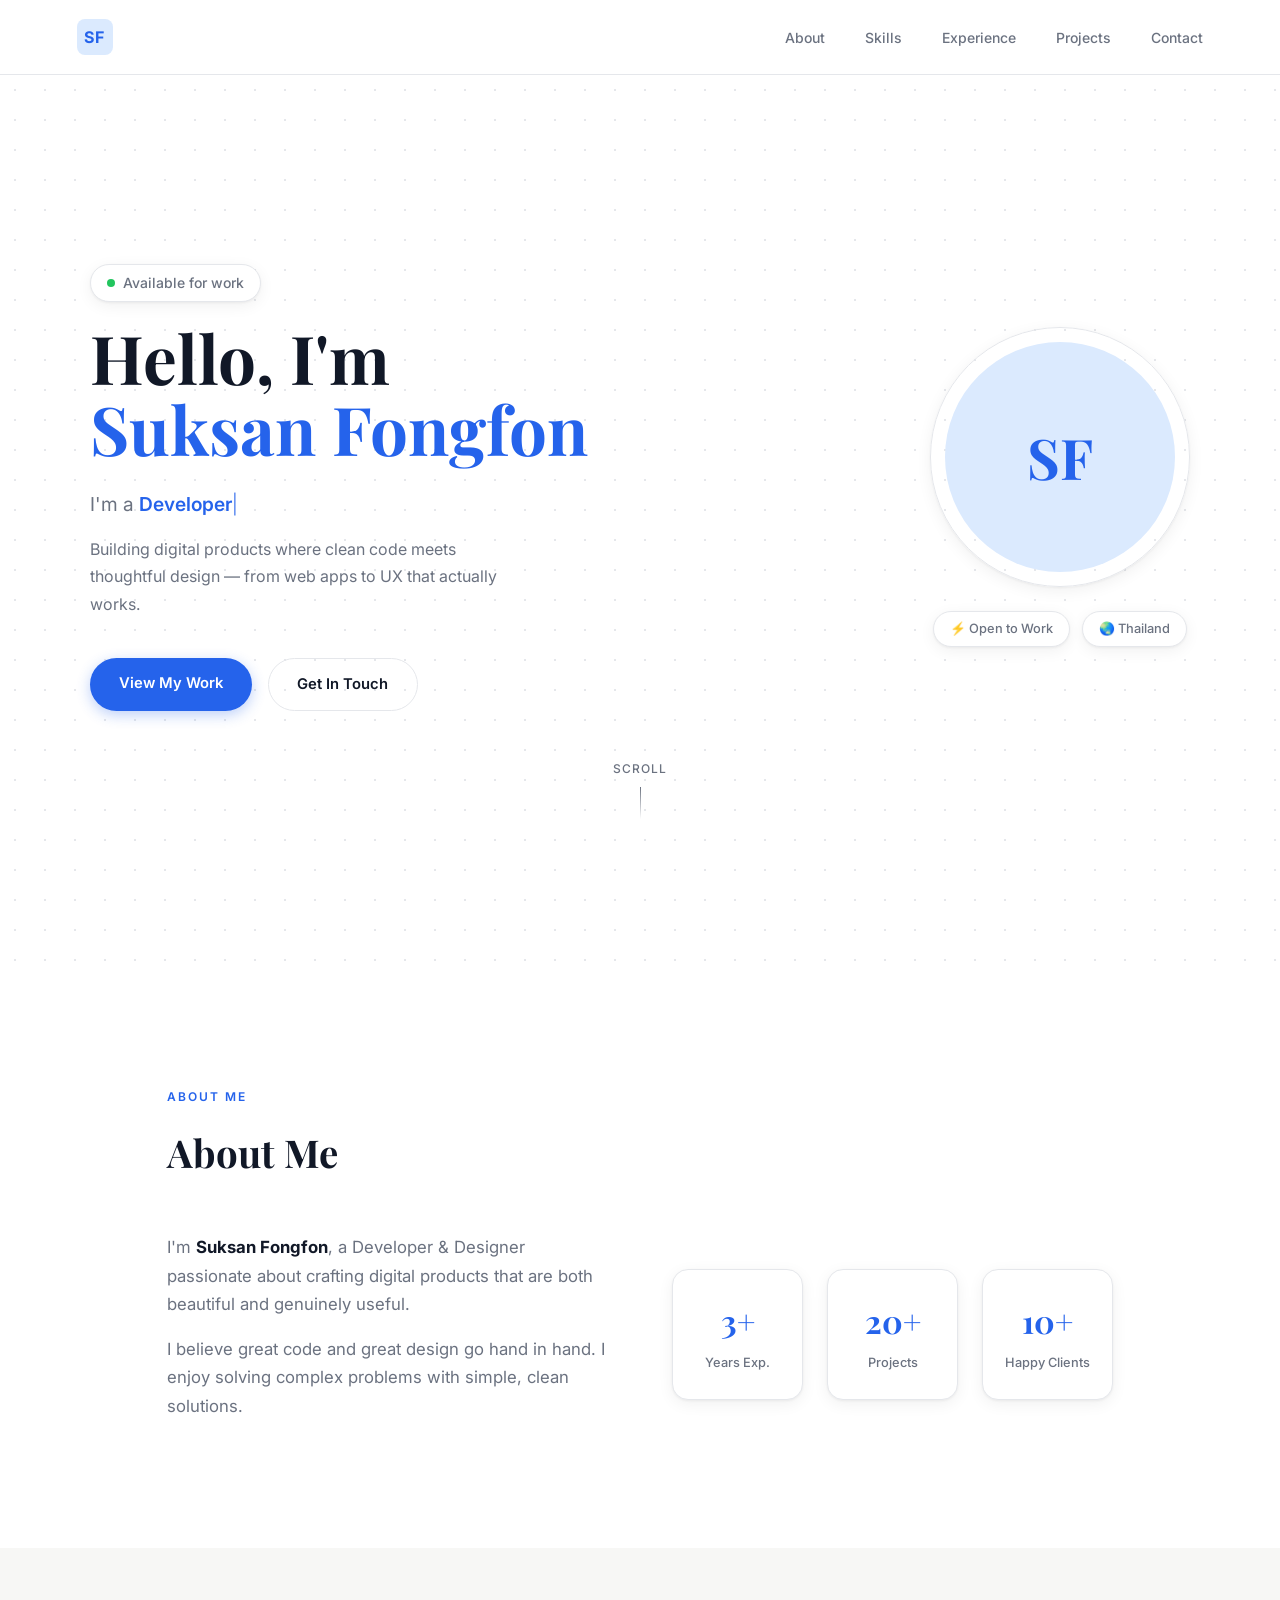
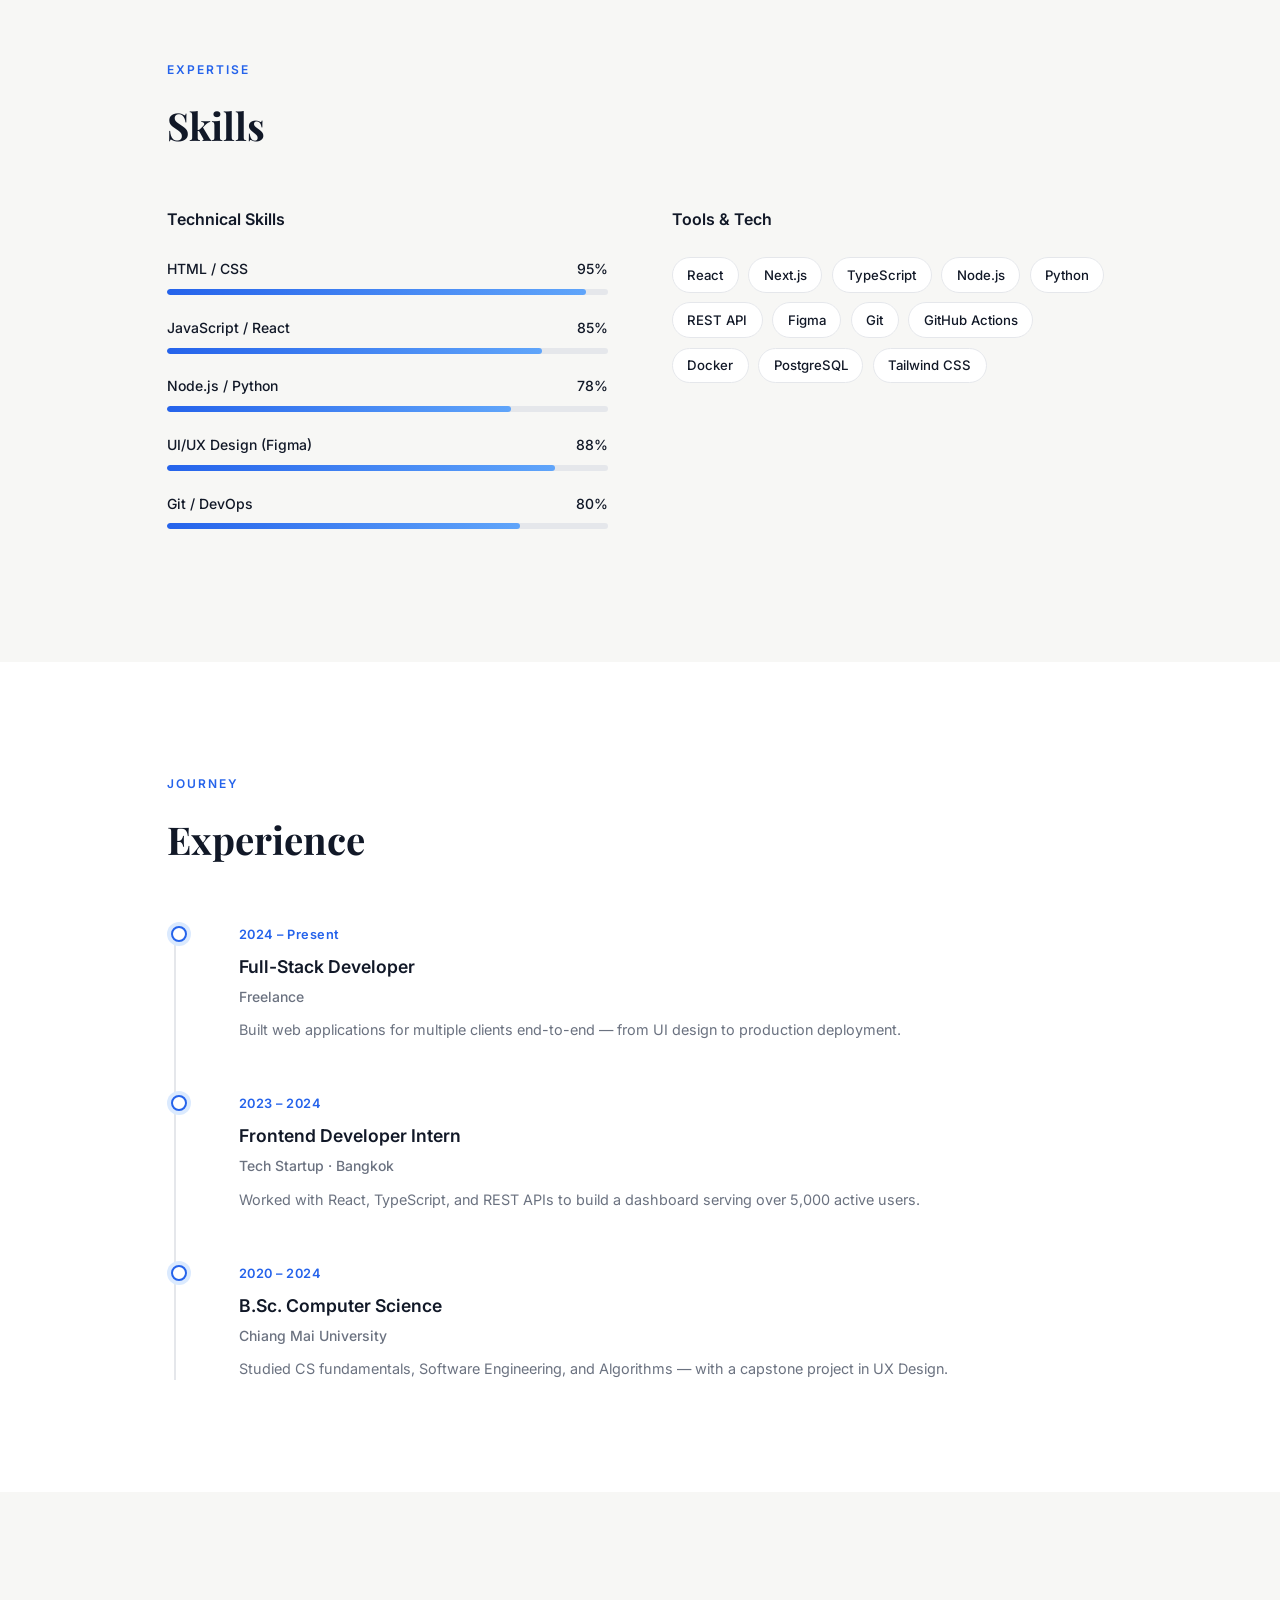
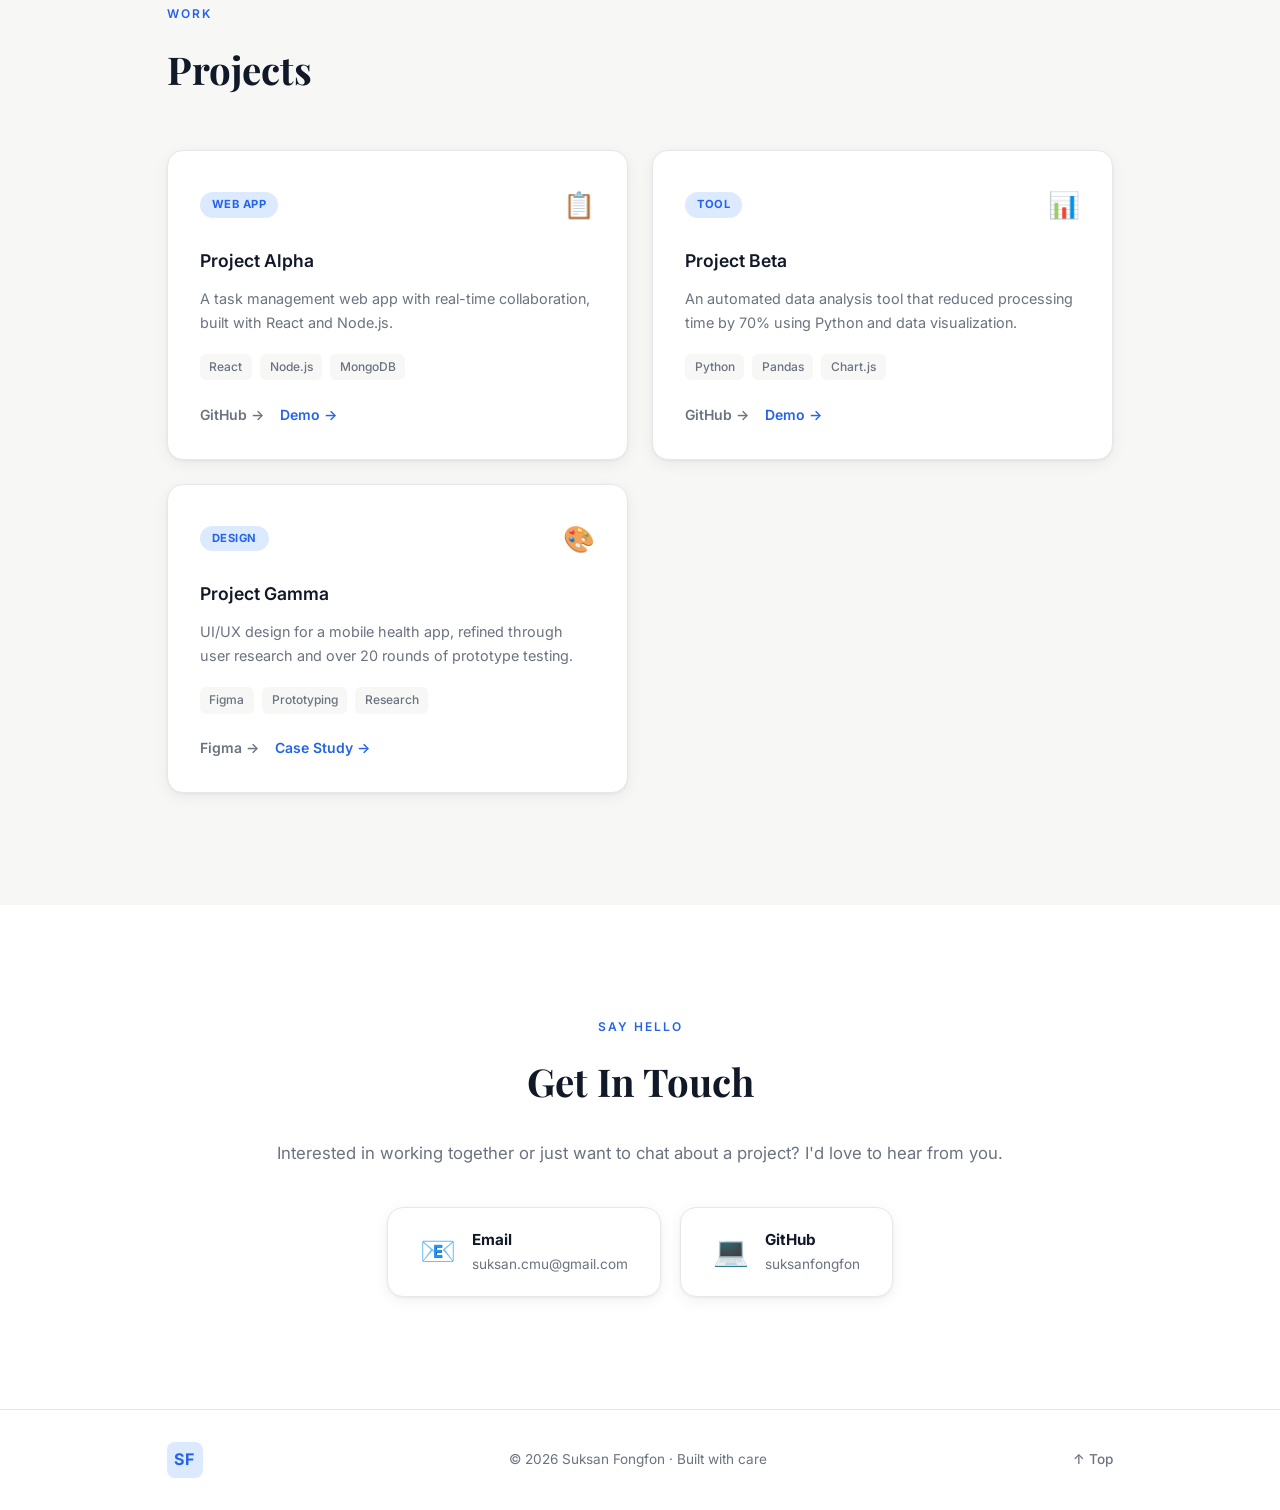
==== commit 9c263120: "Redesign hero section and convert site to full English - Replace Thai greeting/blob with clean profe" ====
--- a/index.html
+++ b/index.html
@@ -1,5 +1,5 @@
 <!DOCTYPE html>
-<html lang="th">
+<html lang="en">
 <head>
   <meta charset="UTF-8" />
   <meta name="viewport" content="width=device-width, initial-scale=1.0" />
@@ -29,20 +29,22 @@
   <section class="hero">
     <div class="hero-inner">
       <div class="hero-content fade-in">
-        <p class="greeting">สวัสดีครับ, ผมชื่อ</p>
-        <h1 class="hero-name">Suksan <span class="accent">Fongfon</span></h1>
+        <div class="hero-eyebrow">
+          <span class="availability-dot"></span>
+          Available for work
+        </div>
+        <h1 class="hero-name">Hello, I'm<br><span class="accent">Suksan Fongfon</span></h1>
         <p class="tagline">
-          ผมเป็น <span class="typed-text" id="typedText"></span><span class="cursor">|</span>
+          I'm a <span class="typed-text" id="typedText"></span><span class="cursor">|</span>
         </p>
-        <p class="hero-desc">สร้างสิ่งใหม่ๆ ด้วยโค้ด ตั้งแต่ web app ไปจนถึง UX ที่ใช้งานได้จริง</p>
+        <p class="hero-desc">Building digital products where clean code meets thoughtful design — from web apps to UX that actually works.</p>
         <div class="hero-actions">
-          <a href="#projects" class="btn btn-primary">ดูผลงาน</a>
-          <a href="#contact" class="btn btn-secondary">ติดต่อผม</a>
+          <a href="#projects" class="btn btn-primary">View My Work</a>
+          <a href="#contact" class="btn btn-secondary">Get In Touch</a>
         </div>
       </div>
       <div class="hero-visual fade-in delay-2">
         <div class="avatar-wrap">
-          <div class="avatar-bg"></div>
           <div class="avatar">SF</div>
         </div>
         <div class="hero-badges">
@@ -61,24 +63,24 @@
   <section id="about" class="section">
     <div class="container">
       <div class="section-label reveal">About Me</div>
-      <h2 class="reveal">เกี่ยวกับผม</h2>
+      <h2 class="reveal">About Me</h2>
       <div class="about-grid">
         <div class="about-text reveal">
-          <p>ผมชื่อ <strong>Suksan Fongfon</strong> เป็น Developer & Designer ที่มีความหลงใหลในการสร้างผลิตภัณฑ์ดิจิทัลที่ทั้งสวยงามและใช้งานได้จริง</p>
-          <p>ผมเชื่อว่าโค้ดที่ดีและ Design ที่ดีต้องไปด้วยกัน ชอบแก้ปัญหาที่ซับซ้อนด้วยวิธีที่ง่ายและสะอาด</p>
+          <p>I'm <strong>Suksan Fongfon</strong>, a Developer & Designer passionate about crafting digital products that are both beautiful and genuinely useful.</p>
+          <p>I believe great code and great design go hand in hand. I enjoy solving complex problems with simple, clean solutions.</p>
         </div>
         <div class="about-stats reveal delay-1">
           <div class="stat">
             <span class="stat-num">3+</span>
-            <span class="stat-label">ปีประสบการณ์</span>
+            <span class="stat-label">Years Exp.</span>
           </div>
           <div class="stat">
             <span class="stat-num">20+</span>
-            <span class="stat-label">โปรเจกต์</span>
+            <span class="stat-label">Projects</span>
           </div>
           <div class="stat">
             <span class="stat-num">10+</span>
-            <span class="stat-label">ลูกค้าที่พอใจ</span>
+            <span class="stat-label">Happy Clients</span>
           </div>
         </div>
       </div>
@@ -89,7 +91,7 @@
   <section id="skills" class="section alt">
     <div class="container">
       <div class="section-label reveal">Expertise</div>
-      <h2 class="reveal">ทักษะ</h2>
+      <h2 class="reveal">Skills</h2>
       <div class="skills-layout">
         <div class="skills-bars reveal">
           <h3>Technical Skills</h3>
@@ -139,15 +141,15 @@
   <section id="experience" class="section">
     <div class="container">
       <div class="section-label reveal">Journey</div>
-      <h2 class="reveal">ประสบการณ์</h2>
+      <h2 class="reveal">Experience</h2>
       <div class="timeline">
         <div class="timeline-item reveal">
           <div class="timeline-dot"></div>
           <div class="timeline-content">
-            <span class="timeline-date">2024 – ปัจจุบัน</span>
+            <span class="timeline-date">2024 – Present</span>
             <h3>Full-Stack Developer</h3>
             <p class="timeline-company">Freelance</p>
-            <p>พัฒนา web application ให้กับลูกค้าหลายราย ตั้งแต่ออกแบบ UI ไปจนถึง deploy production</p>
+            <p>Built web applications for multiple clients end-to-end — from UI design to production deployment.</p>
           </div>
         </div>
         <div class="timeline-item reveal delay-1">
@@ -156,16 +158,16 @@
             <span class="timeline-date">2023 – 2024</span>
             <h3>Frontend Developer Intern</h3>
             <p class="timeline-company">Tech Startup · Bangkok</p>
-            <p>ทำงานกับ React, TypeScript และ REST API ช่วยพัฒนา dashboard ที่ใช้งานโดยผู้ใช้กว่า 5,000 คน</p>
+            <p>Worked with React, TypeScript, and REST APIs to build a dashboard serving over 5,000 active users.</p>
           </div>
         </div>
         <div class="timeline-item reveal delay-2">
           <div class="timeline-dot"></div>
           <div class="timeline-content">
             <span class="timeline-date">2020 – 2024</span>
-            <h3>ปริญญาตรี วิทยาการคอมพิวเตอร์</h3>
-            <p class="timeline-company">มหาวิทยาลัยเชียงใหม่</p>
-            <p>เรียนรู้พื้นฐาน CS, Software Engineering, Algorithm และทำ project ด้าน UX Design</p>
+            <h3>B.Sc. Computer Science</h3>
+            <p class="timeline-company">Chiang Mai University</p>
+            <p>Studied CS fundamentals, Software Engineering, and Algorithms — with a capstone project in UX Design.</p>
           </div>
         </div>
       </div>
@@ -176,7 +178,7 @@
   <section id="projects" class="section alt">
     <div class="container">
       <div class="section-label reveal">Work</div>
-      <h2 class="reveal">ผลงาน</h2>
+      <h2 class="reveal">Projects</h2>
       <div class="projects-grid">
         <div class="project-card reveal">
           <div class="project-header">
@@ -184,7 +186,7 @@
             <div class="project-icon">📋</div>
           </div>
           <h3>Project Alpha</h3>
-          <p>เว็บแอปจัดการงานประจำวัน พัฒนาด้วย React และ Node.js รองรับ real-time collaboration</p>
+          <p>A task management web app with real-time collaboration, built with React and Node.js.</p>
           <div class="project-stack">
             <span>React</span><span>Node.js</span><span>MongoDB</span>
           </div>
@@ -199,7 +201,7 @@
             <div class="project-icon">📊</div>
           </div>
           <h3>Project Beta</h3>
-          <p>เครื่องมือวิเคราะห์ข้อมูลอัตโนมัติ ช่วยลดเวลาทำงานลง 70% ใช้ Python และ Data visualization</p>
+          <p>An automated data analysis tool that reduced processing time by 70% using Python and data visualization.</p>
           <div class="project-stack">
             <span>Python</span><span>Pandas</span><span>Chart.js</span>
           </div>
@@ -214,7 +216,7 @@
             <div class="project-icon">🎨</div>
           </div>
           <h3>Project Gamma</h3>
-          <p>ออกแบบ UI/UX แอปมือถือด้านสุขภาพ ผ่าน user research และ prototype testing กว่า 20 รอบ</p>
+          <p>UI/UX design for a mobile health app, refined through user research and over 20 rounds of prototype testing.</p>
           <div class="project-stack">
             <span>Figma</span><span>Prototyping</span><span>Research</span>
           </div>
@@ -231,8 +233,8 @@
   <section id="contact" class="section">
     <div class="container contact-wrap">
       <div class="section-label reveal">Say Hello</div>
-      <h2 class="reveal">ติดต่อผม</h2>
-      <p class="contact-sub reveal">สนใจร่วมงานหรือพูดคุยเรื่องโปรเจกต์? ทักมาได้เลยครับ ยินดีเสมอ</p>
+      <h2 class="reveal">Get In Touch</h2>
+      <p class="contact-sub reveal">Interested in working together or just want to chat about a project? I'd love to hear from you.</p>
       <div class="contact-links reveal">
         <a href="mailto:suksan.cmu@gmail.com" class="contact-card">
           <span class="contact-icon">📧</span>
--- a/style.css
+++ b/style.css
@@ -77,7 +77,9 @@
   justify-content: center;
   padding: 6rem 6% 4rem;
   position: relative;
-  background: radial-gradient(ellipse 80% 60% at 60% 40%, #eff6ff 0%, transparent 70%);
+  background-color: var(--bg);
+  background-image: radial-gradient(circle, var(--border) 1px, transparent 1px);
+  background-size: 30px 30px;
 }
 
 .hero-inner {
@@ -92,19 +94,41 @@
 
 .hero-content { max-width: 560px; }
 
-.greeting {
-  font-size: 1rem;
-  color: var(--muted);
-  margin-bottom: 0.75rem;
-  font-weight: 500;
+.hero-eyebrow {
+  display: inline-flex;
+  align-items: center;
+  gap: 0.5rem;
+  font-size: 0.875rem;
+  font-weight: 500;
+  color: var(--muted);
+  margin-bottom: 1.25rem;
+  padding: 0.4rem 1rem;
+  background: var(--bg);
+  border: 1px solid var(--border);
+  border-radius: 50px;
+  box-shadow: var(--shadow);
+}
+
+.availability-dot {
+  width: 8px;
+  height: 8px;
+  border-radius: 50%;
+  background: #22c55e;
+  animation: pulse-dot 2s ease-in-out infinite;
+  flex-shrink: 0;
+}
+
+@keyframes pulse-dot {
+  0%, 100% { opacity: 1; }
+  50% { opacity: 0.4; }
 }
 
 .hero-name {
   font-family: 'Playfair Display', serif;
   font-size: clamp(2.8rem, 5.5vw, 4.2rem);
   font-weight: 700;
-  line-height: 1.1;
-  margin-bottom: 1.2rem;
+  line-height: 1.05;
+  margin-bottom: 1.5rem;
   color: var(--text);
 }
 
@@ -163,29 +187,29 @@
 /* Avatar */
 .hero-visual { display: flex; flex-direction: column; align-items: center; gap: 1.5rem; flex-shrink: 0; }
 
-.avatar-wrap { position: relative; }
-
-.avatar-bg {
-  width: 280px;
-  height: 280px;
-  border-radius: 40% 60% 55% 45% / 45% 50% 50% 55%;
-  background: linear-gradient(135deg, var(--accent-light), #bfdbfe);
-  animation: morph 8s ease-in-out infinite;
-}
-
-@keyframes morph {
-  0%,100% { border-radius: 40% 60% 55% 45% / 45% 50% 50% 55%; }
-  25% { border-radius: 55% 45% 40% 60% / 55% 45% 55% 45%; }
-  50% { border-radius: 50% 50% 60% 40% / 40% 60% 45% 55%; }
-  75% { border-radius: 45% 55% 45% 55% / 60% 40% 60% 40%; }
+.avatar-wrap {
+  width: 260px;
+  height: 260px;
+  border-radius: 50%;
+  border: 1.5px solid var(--border);
+  display: flex;
+  align-items: center;
+  justify-content: center;
+  position: relative;
+  box-shadow: var(--shadow);
+}
+
+.avatar-wrap::before {
+  content: '';
+  position: absolute;
+  inset: 14px;
+  border-radius: 50%;
+  background: var(--accent-light);
 }
 
 .avatar {
-  position: absolute;
-  inset: 0;
-  display: flex;
-  align-items: center;
-  justify-content: center;
+  position: relative;
+  z-index: 1;
   font-family: 'Playfair Display', serif;
   font-size: 3.5rem;
   font-weight: 700;
@@ -569,9 +593,10 @@
   .skills-layout { grid-template-columns: 1fr; gap: 3rem; }
   .hero-inner { flex-direction: column-reverse; text-align: center; gap: 2.5rem; }
   .hero { padding-top: 7rem; min-height: auto; }
+  .hero-eyebrow { margin-left: auto; margin-right: auto; }
   .hero-desc { margin: 0 auto 2.5rem; }
   .hero-actions { justify-content: center; }
-  .avatar-bg { width: 200px; height: 200px; }
+  .avatar-wrap { width: 200px; height: 200px; }
 }
 
 @media (max-width: 640px) {
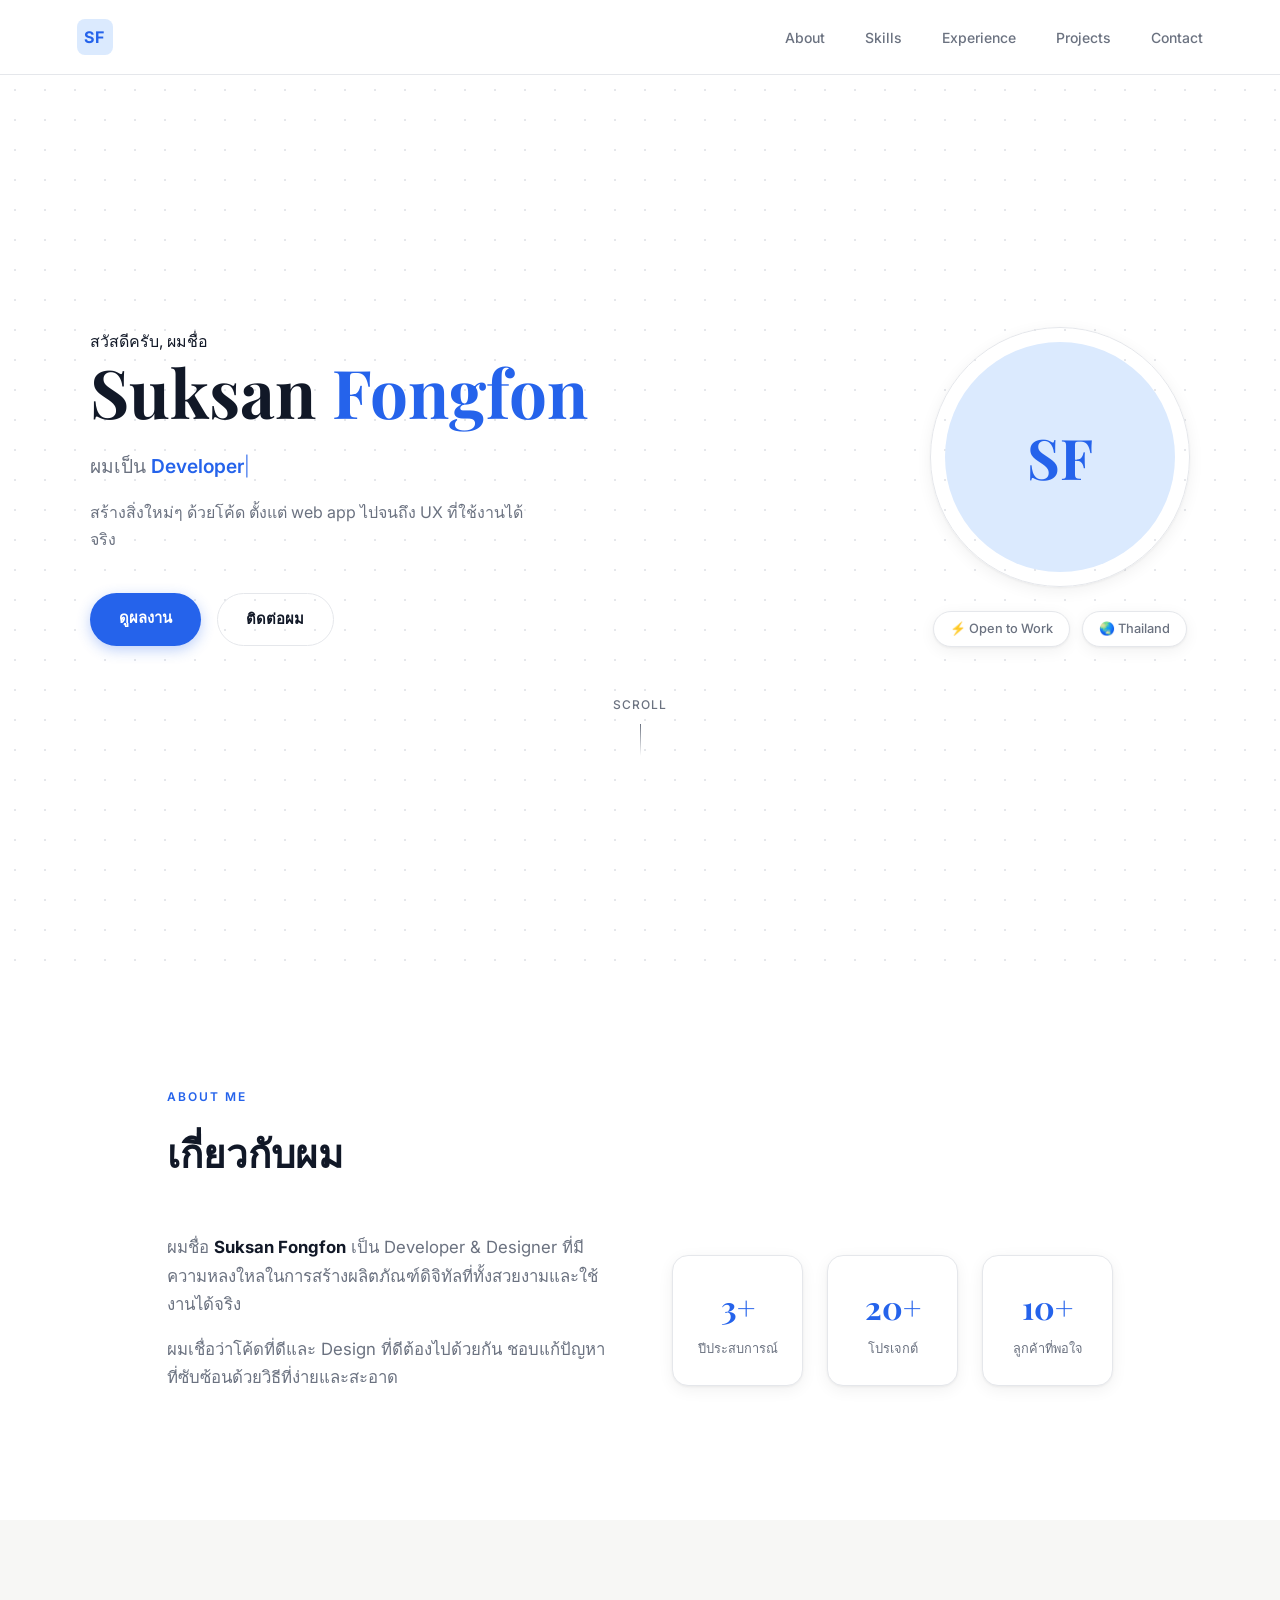
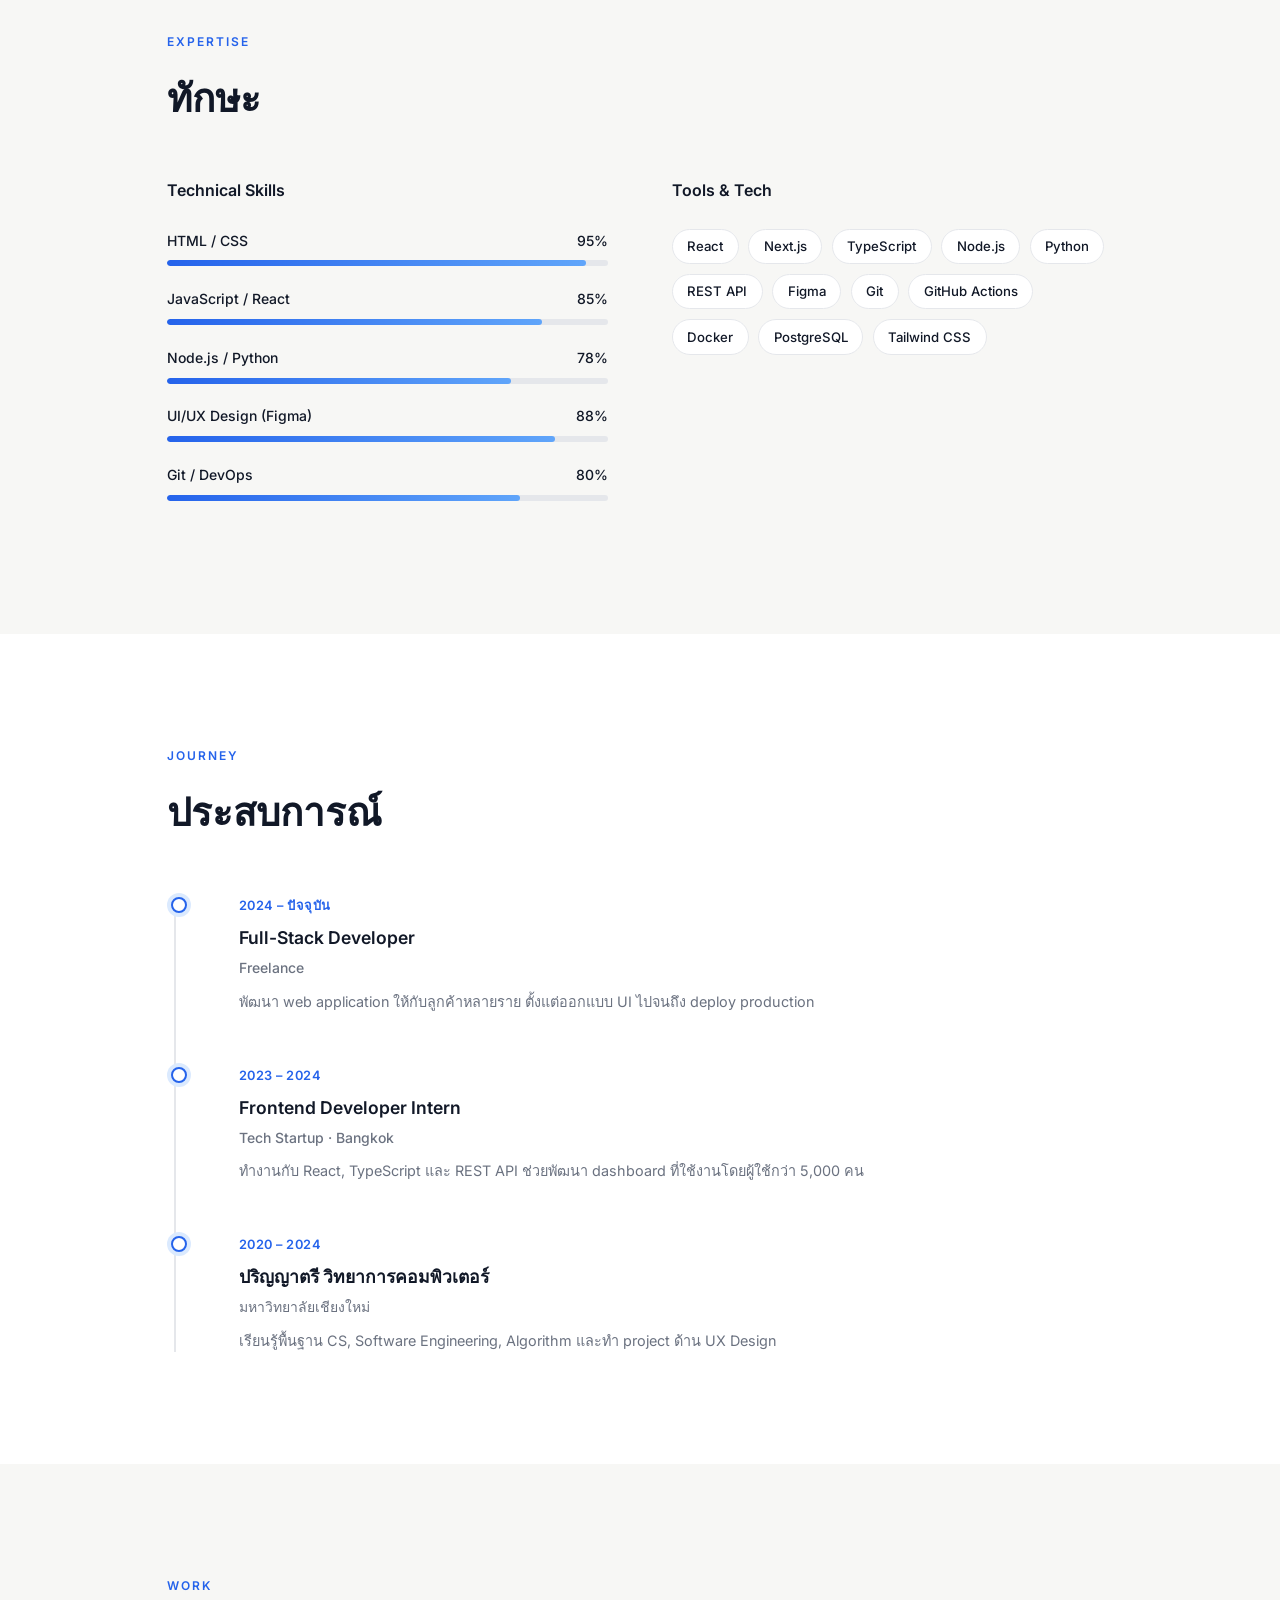
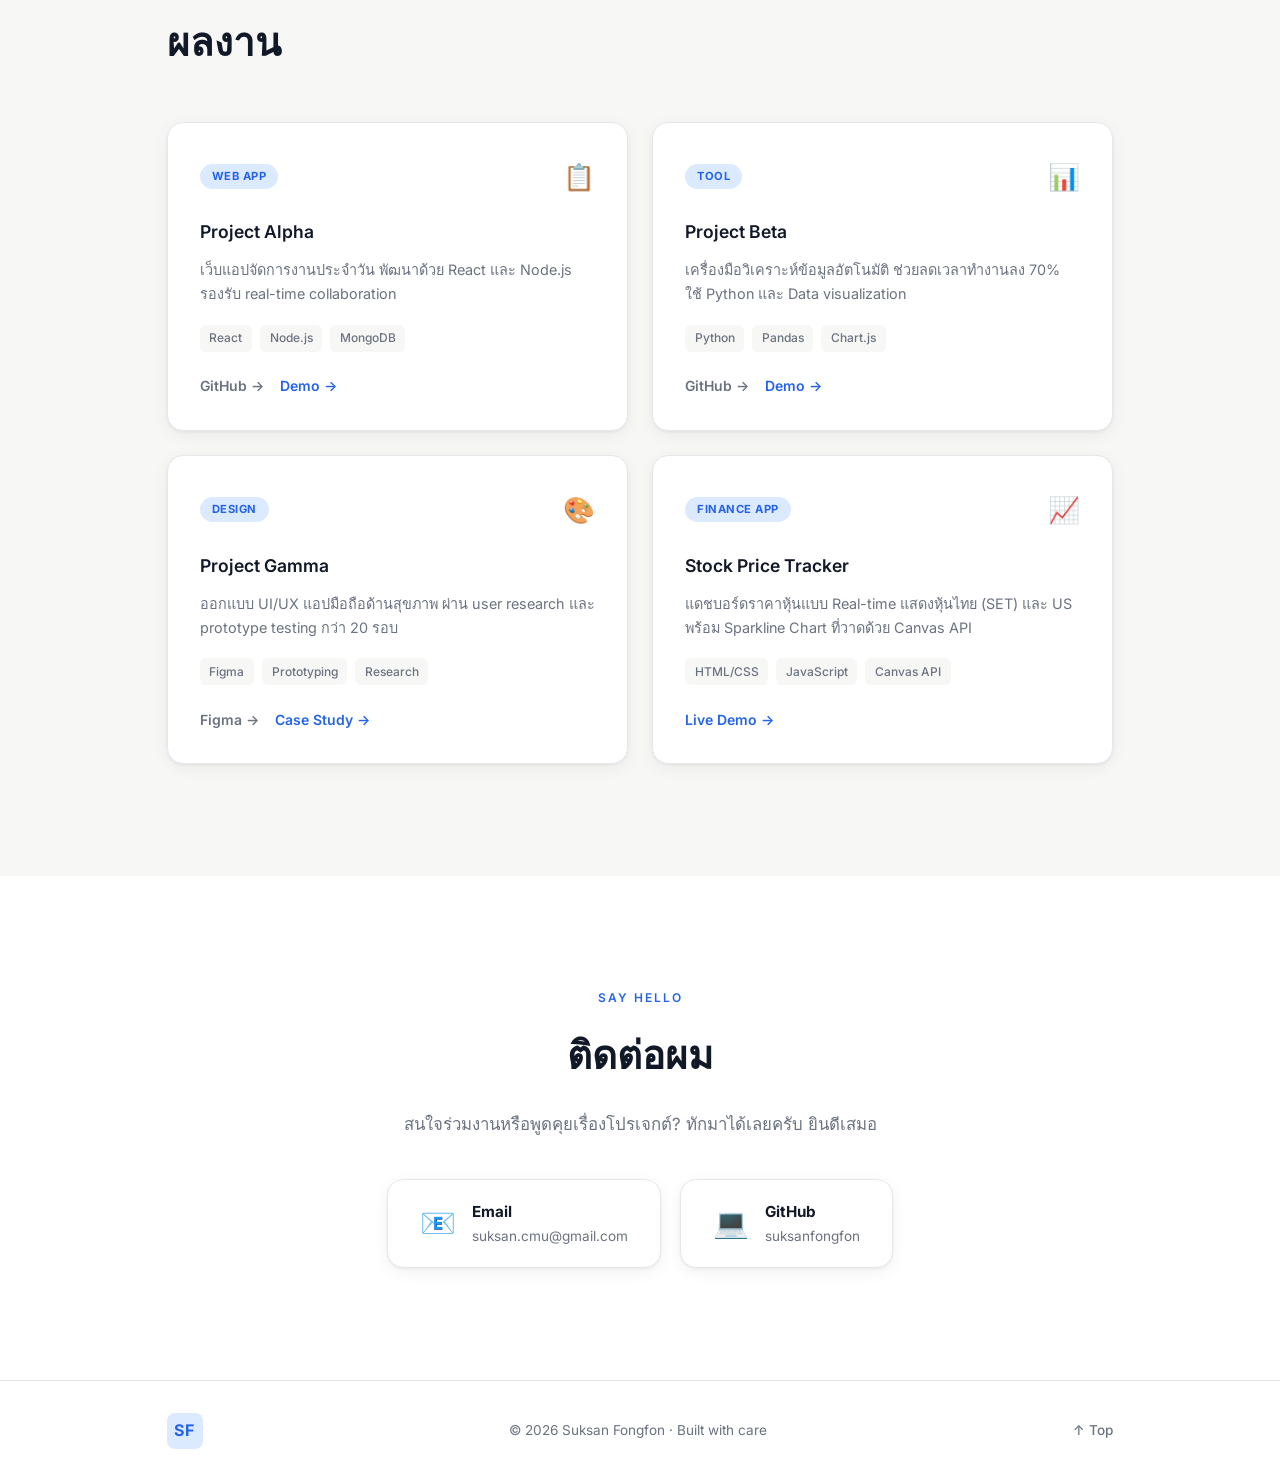
==== commit 67d858a7: "Add real-time stock price tracker page - New stocks.html dashboard for Thai (SET) and US stocks - Si" ====
--- a/index.html
+++ b/index.html
@@ -1,5 +1,5 @@
 <!DOCTYPE html>
-<html lang="en">
+<html lang="th">
 <head>
   <meta charset="UTF-8" />
   <meta name="viewport" content="width=device-width, initial-scale=1.0" />
@@ -29,22 +29,20 @@
   <section class="hero">
     <div class="hero-inner">
       <div class="hero-content fade-in">
-        <div class="hero-eyebrow">
-          <span class="availability-dot"></span>
-          Available for work
-        </div>
-        <h1 class="hero-name">Hello, I'm<br><span class="accent">Suksan Fongfon</span></h1>
+        <p class="greeting">สวัสดีครับ, ผมชื่อ</p>
+        <h1 class="hero-name">Suksan <span class="accent">Fongfon</span></h1>
         <p class="tagline">
-          I'm a <span class="typed-text" id="typedText"></span><span class="cursor">|</span>
+          ผมเป็น <span class="typed-text" id="typedText"></span><span class="cursor">|</span>
         </p>
-        <p class="hero-desc">Building digital products where clean code meets thoughtful design — from web apps to UX that actually works.</p>
+        <p class="hero-desc">สร้างสิ่งใหม่ๆ ด้วยโค้ด ตั้งแต่ web app ไปจนถึง UX ที่ใช้งานได้จริง</p>
         <div class="hero-actions">
-          <a href="#projects" class="btn btn-primary">View My Work</a>
-          <a href="#contact" class="btn btn-secondary">Get In Touch</a>
+          <a href="#projects" class="btn btn-primary">ดูผลงาน</a>
+          <a href="#contact" class="btn btn-secondary">ติดต่อผม</a>
         </div>
       </div>
       <div class="hero-visual fade-in delay-2">
         <div class="avatar-wrap">
+          <div class="avatar-bg"></div>
           <div class="avatar">SF</div>
         </div>
         <div class="hero-badges">
@@ -63,24 +61,24 @@
   <section id="about" class="section">
     <div class="container">
       <div class="section-label reveal">About Me</div>
-      <h2 class="reveal">About Me</h2>
+      <h2 class="reveal">เกี่ยวกับผม</h2>
       <div class="about-grid">
         <div class="about-text reveal">
-          <p>I'm <strong>Suksan Fongfon</strong>, a Developer & Designer passionate about crafting digital products that are both beautiful and genuinely useful.</p>
-          <p>I believe great code and great design go hand in hand. I enjoy solving complex problems with simple, clean solutions.</p>
+          <p>ผมชื่อ <strong>Suksan Fongfon</strong> เป็น Developer & Designer ที่มีความหลงใหลในการสร้างผลิตภัณฑ์ดิจิทัลที่ทั้งสวยงามและใช้งานได้จริง</p>
+          <p>ผมเชื่อว่าโค้ดที่ดีและ Design ที่ดีต้องไปด้วยกัน ชอบแก้ปัญหาที่ซับซ้อนด้วยวิธีที่ง่ายและสะอาด</p>
         </div>
         <div class="about-stats reveal delay-1">
           <div class="stat">
             <span class="stat-num">3+</span>
-            <span class="stat-label">Years Exp.</span>
+            <span class="stat-label">ปีประสบการณ์</span>
           </div>
           <div class="stat">
             <span class="stat-num">20+</span>
-            <span class="stat-label">Projects</span>
+            <span class="stat-label">โปรเจกต์</span>
           </div>
           <div class="stat">
             <span class="stat-num">10+</span>
-            <span class="stat-label">Happy Clients</span>
+            <span class="stat-label">ลูกค้าที่พอใจ</span>
           </div>
         </div>
       </div>
@@ -91,7 +89,7 @@
   <section id="skills" class="section alt">
     <div class="container">
       <div class="section-label reveal">Expertise</div>
-      <h2 class="reveal">Skills</h2>
+      <h2 class="reveal">ทักษะ</h2>
       <div class="skills-layout">
         <div class="skills-bars reveal">
           <h3>Technical Skills</h3>
@@ -141,15 +139,15 @@
   <section id="experience" class="section">
     <div class="container">
       <div class="section-label reveal">Journey</div>
-      <h2 class="reveal">Experience</h2>
+      <h2 class="reveal">ประสบการณ์</h2>
       <div class="timeline">
         <div class="timeline-item reveal">
           <div class="timeline-dot"></div>
           <div class="timeline-content">
-            <span class="timeline-date">2024 – Present</span>
+            <span class="timeline-date">2024 – ปัจจุบัน</span>
             <h3>Full-Stack Developer</h3>
             <p class="timeline-company">Freelance</p>
-            <p>Built web applications for multiple clients end-to-end — from UI design to production deployment.</p>
+            <p>พัฒนา web application ให้กับลูกค้าหลายราย ตั้งแต่ออกแบบ UI ไปจนถึง deploy production</p>
           </div>
         </div>
         <div class="timeline-item reveal delay-1">
@@ -158,16 +156,16 @@
             <span class="timeline-date">2023 – 2024</span>
             <h3>Frontend Developer Intern</h3>
             <p class="timeline-company">Tech Startup · Bangkok</p>
-            <p>Worked with React, TypeScript, and REST APIs to build a dashboard serving over 5,000 active users.</p>
+            <p>ทำงานกับ React, TypeScript และ REST API ช่วยพัฒนา dashboard ที่ใช้งานโดยผู้ใช้กว่า 5,000 คน</p>
           </div>
         </div>
         <div class="timeline-item reveal delay-2">
           <div class="timeline-dot"></div>
           <div class="timeline-content">
             <span class="timeline-date">2020 – 2024</span>
-            <h3>B.Sc. Computer Science</h3>
-            <p class="timeline-company">Chiang Mai University</p>
-            <p>Studied CS fundamentals, Software Engineering, and Algorithms — with a capstone project in UX Design.</p>
+            <h3>ปริญญาตรี วิทยาการคอมพิวเตอร์</h3>
+            <p class="timeline-company">มหาวิทยาลัยเชียงใหม่</p>
+            <p>เรียนรู้พื้นฐาน CS, Software Engineering, Algorithm และทำ project ด้าน UX Design</p>
           </div>
         </div>
       </div>
@@ -178,7 +176,7 @@
   <section id="projects" class="section alt">
     <div class="container">
       <div class="section-label reveal">Work</div>
-      <h2 class="reveal">Projects</h2>
+      <h2 class="reveal">ผลงาน</h2>
       <div class="projects-grid">
         <div class="project-card reveal">
           <div class="project-header">
@@ -186,7 +184,7 @@
             <div class="project-icon">📋</div>
           </div>
           <h3>Project Alpha</h3>
-          <p>A task management web app with real-time collaboration, built with React and Node.js.</p>
+          <p>เว็บแอปจัดการงานประจำวัน พัฒนาด้วย React และ Node.js รองรับ real-time collaboration</p>
           <div class="project-stack">
             <span>React</span><span>Node.js</span><span>MongoDB</span>
           </div>
@@ -201,7 +199,7 @@
             <div class="project-icon">📊</div>
           </div>
           <h3>Project Beta</h3>
-          <p>An automated data analysis tool that reduced processing time by 70% using Python and data visualization.</p>
+          <p>เครื่องมือวิเคราะห์ข้อมูลอัตโนมัติ ช่วยลดเวลาทำงานลง 70% ใช้ Python และ Data visualization</p>
           <div class="project-stack">
             <span>Python</span><span>Pandas</span><span>Chart.js</span>
           </div>
@@ -216,13 +214,27 @@
             <div class="project-icon">🎨</div>
           </div>
           <h3>Project Gamma</h3>
-          <p>UI/UX design for a mobile health app, refined through user research and over 20 rounds of prototype testing.</p>
+          <p>ออกแบบ UI/UX แอปมือถือด้านสุขภาพ ผ่าน user research และ prototype testing กว่า 20 รอบ</p>
           <div class="project-stack">
             <span>Figma</span><span>Prototyping</span><span>Research</span>
           </div>
           <div class="project-links">
             <a href="#" class="link-btn">Figma →</a>
             <a href="#" class="link-btn accent">Case Study →</a>
+          </div>
+        </div>
+        <div class="project-card reveal delay-3">
+          <div class="project-header">
+            <span class="project-tag">Finance App</span>
+            <div class="project-icon">📈</div>
+          </div>
+          <h3>Stock Price Tracker</h3>
+          <p>แดชบอร์ดราคาหุ้นแบบ Real-time แสดงหุ้นไทย (SET) และ US พร้อม Sparkline Chart ที่วาดด้วย Canvas API</p>
+          <div class="project-stack">
+            <span>HTML/CSS</span><span>JavaScript</span><span>Canvas API</span>
+          </div>
+          <div class="project-links">
+            <a href="stocks.html" class="link-btn accent">Live Demo →</a>
           </div>
         </div>
       </div>
@@ -233,8 +245,8 @@
   <section id="contact" class="section">
     <div class="container contact-wrap">
       <div class="section-label reveal">Say Hello</div>
-      <h2 class="reveal">Get In Touch</h2>
-      <p class="contact-sub reveal">Interested in working together or just want to chat about a project? I'd love to hear from you.</p>
+      <h2 class="reveal">ติดต่อผม</h2>
+      <p class="contact-sub reveal">สนใจร่วมงานหรือพูดคุยเรื่องโปรเจกต์? ทักมาได้เลยครับ ยินดีเสมอ</p>
       <div class="contact-links reveal">
         <a href="mailto:suksan.cmu@gmail.com" class="contact-card">
           <span class="contact-icon">📧</span>
